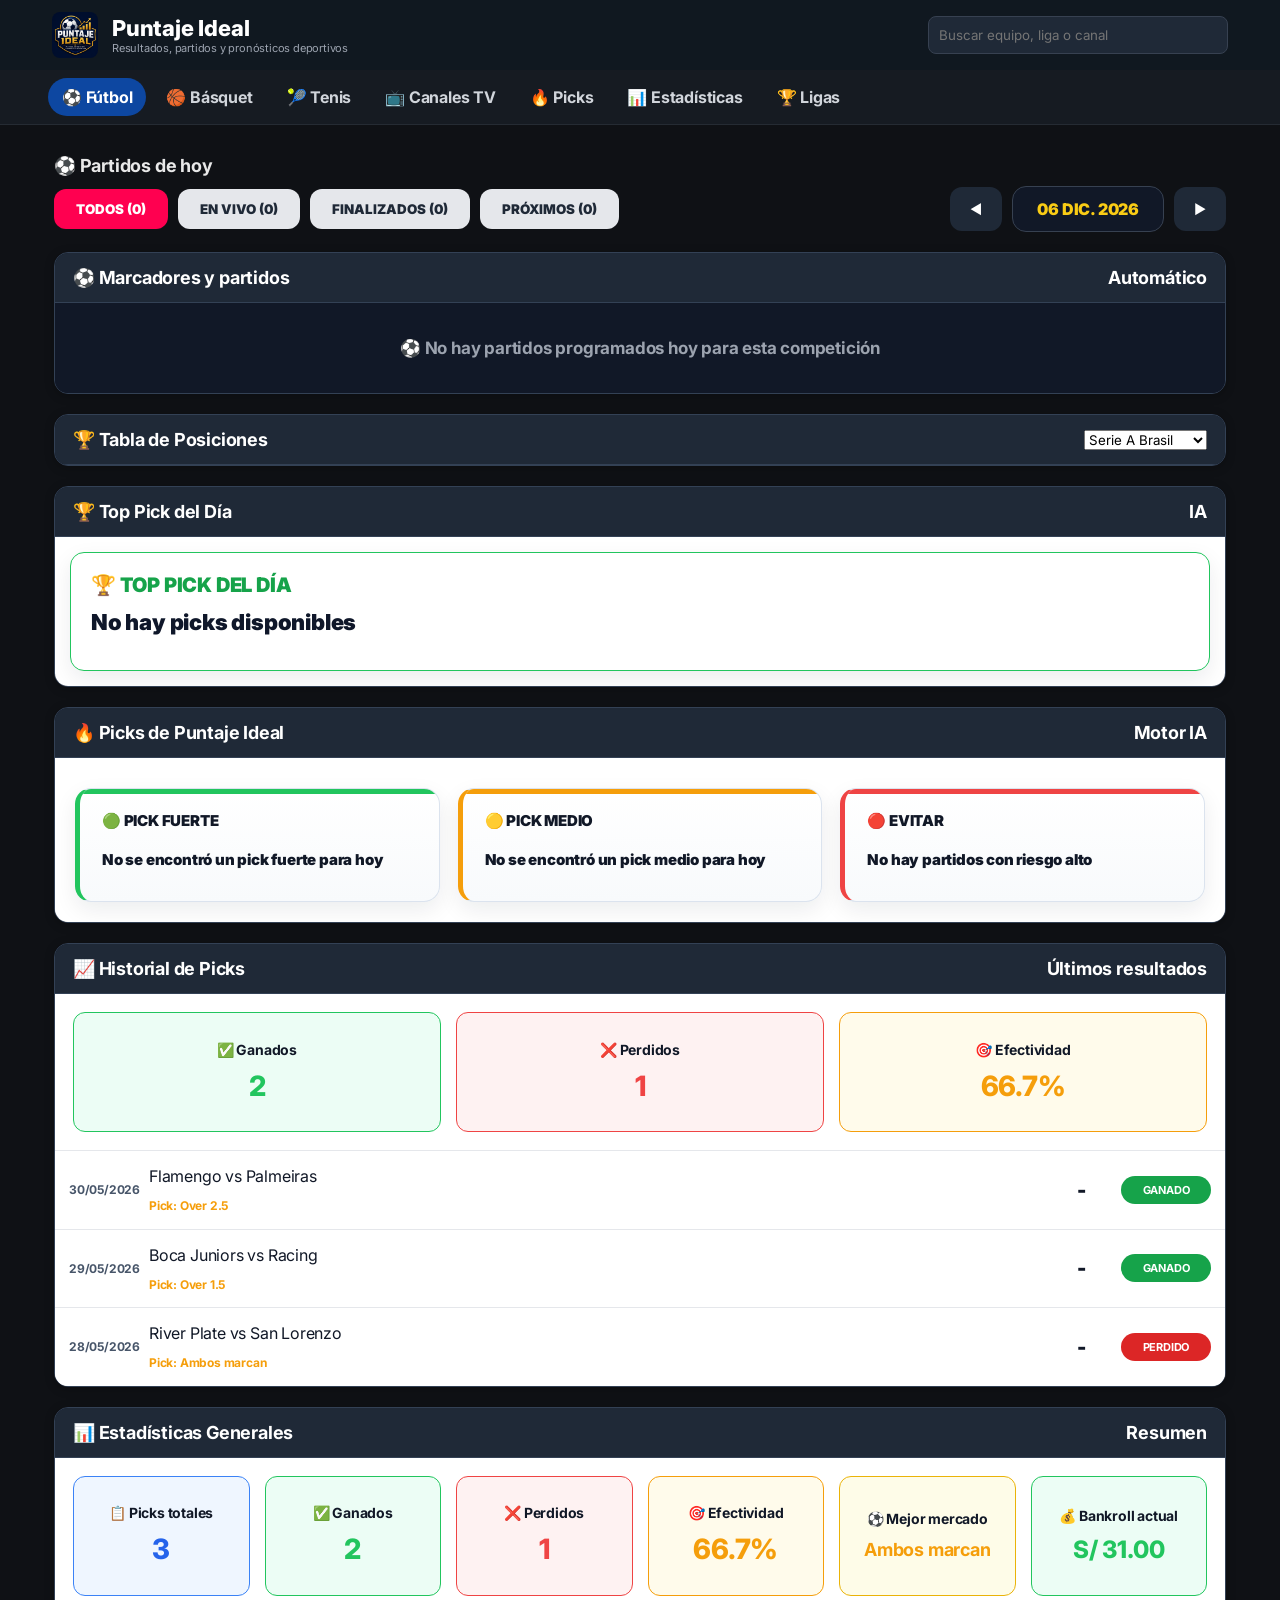
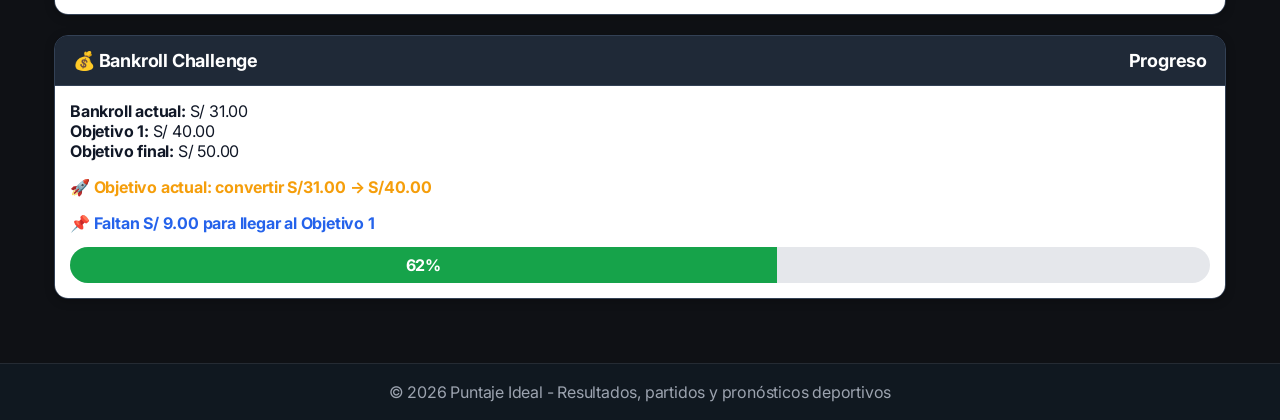
==== index.html @ 0825a445 "modi" ====
<!DOCTYPE html>
<html lang="es">
<head>
  <meta charset="UTF-8">
  <meta name="viewport" content="width=device-width, initial-scale=1.0">
  <title>Puntaje Ideal</title>

  <link rel="stylesheet" href="css/styles.css">
  <link rel="icon" type="image/png" href="logo.png">
  <link href="https://fonts.googleapis.com/css2?family=Inter:wght@400;500;600;700;800;900&display=swap" rel="stylesheet">
</head>

<body>

<header>
  <div class="topbar">
    <img src="logo.png" alt="Puntaje Ideal" class="logo-img">

    <div class="brand">
      <h1>Puntaje Ideal</h1>
      <p>Resultados, partidos y pronósticos deportivos</p>
    </div>

    <div class="search">
      <input type="text" id="buscador" placeholder="Buscar equipo, liga o canal">
    </div>
  </div>

  <nav>
    <ul>
      <li><a class="active" href="#">⚽ Fútbol</a></li>
      <li><a href="#">🏀 Básquet</a></li>
      <li><a href="#">🎾 Tenis</a></li>
      <li><a href="#">📺 Canales TV</a></li>
      <li><a href="#">🔥 Picks</a></li>
      <li><a href="#">📊 Estadísticas</a></li>
      <li><a href="#">🏆 Ligas</a></li>
    </ul>
  </nav>
</header>

<main class="container">

  <h2 class="section-title">⚽ Partidos de hoy</h2>

  <div class="barra-filtros">
    <div class="tabs-estado">
      <button class="tab-estado active" data-estado="TODOS">TODOS (0)</button>
      <button class="tab-estado" data-estado="LIVE">EN VIVO (0)</button>
      <button class="tab-estado" data-estado="FINAL">FINALIZADOS (0)</button>
      <button class="tab-estado" data-estado="PROXIMO">PRÓXIMOS (0)</button>
    </div>

    <div class="selector-fecha">
      <button id="diaAnterior">◀</button>
      <span id="fechaActual"></span>
      <button id="diaSiguiente">▶</button>
    </div>
  </div>

  <section class="section-card">
    <div class="league-head">
      <span>⚽ Marcadores y partidos</span>
      <span>Automático</span>
    </div>
    <div class="section-card-body">
      <div id="partidos-json"></div>
    </div>
  </section>

  <section class="section-card">
    <div class="league-head">
      <span>🏆 Tabla de Posiciones</span>
      <select id="selectorTabla">
        <option value="BSA">Serie A Brasil</option>
        <option value="PL">Premier League</option>
        <option value="PD">LaLiga</option>
        <option value="SA">Serie A Italia</option>
        <option value="BL1">Bundesliga</option>
      </select>
    </div>

    <div class="section-card-body">
      <div id="tabla-posiciones"></div>
    </div>
  </section>

<section class="section-card">
  <div class="league-head">
    <span>🏆 Top Pick del Día</span>
    <span>IA</span>
  </div>

  <div class="section-card-body">
    <div id="top-pick-dia"></div>
  </div>
</section>

  <section class="section-card">
    <div class="league-head">
      <span>🔥 Picks de Puntaje Ideal</span>
      <span>Motor IA</span>
    </div>

    <div class="section-card-body">
   <section class="picks">
 <div class="pick-card fuerte">
  <div class="pick-nivel">🟢 PICK FUERTE</div>
  <div class="pick-partido">No se encontró un pick fuerte para hoy</div>
</div>

  <div class="pick-card medio">
  <div class="pick-nivel">🟡 PICK MEDIO</div>
  <div class="pick-partido">No se encontró un pick medio para hoy</div>
</div>

<div class="pick-card evitar">
  <div class="pick-nivel">🔴 EVITAR</div>
  <div class="pick-partido">No hay partidos con riesgo alto</div>
</div>
</section>
    </div>
  </section>

  <section class="section-card">
    <div class="league-head">
      <span>📈 Historial de Picks</span>
      <span>Últimos resultados</span>
    </div>
    <div id="estadisticas-historial"></div>
    <div id="historial-picks"></div>
  </section>

  <section class="section-card">
    <div class="league-head">
      <span>📊 Estadísticas Generales</span>
      <span>Resumen</span>
    </div>
    <div id="estadisticas-generales"></div>
  </section>

  <section class="section-card">
    <div class="league-head">
      <span>💰 Bankroll Challenge</span>
      <span>Progreso</span>
    </div>
    <div id="bankroll-box"></div>
  </section>

</main>

<footer>
  © 2026 Puntaje Ideal - Resultados, partidos y pronósticos deportivos
</footer>
<script>
let partidosGlobal = [];
let estadoSeleccionado = "TODOS";
let fechaSeleccionada = new Date();
let marcadoresAnteriores = {};

const API_BASE = "https://puntaje-api.mgino4345.workers.dev";

function formatoFechaAPI(fecha){
  const year = fecha.getFullYear();
  const month = String(fecha.getMonth() + 1).padStart(2, "0");
  const day = String(fecha.getDate()).padStart(2, "0");
  return `${year}-${month}-${day}`;
}

function formatoFechaVista(fecha){
  return fecha.toLocaleDateString("es-PE", {
    day: "2-digit",
    month: "short",
    year: "numeric"
  }).toUpperCase();
}

function actualizarFechaVista(){
  const fechaActual = document.getElementById("fechaActual");
  if(fechaActual) fechaActual.textContent = formatoFechaVista(fechaSeleccionada);
}

function convertirFechaJSON(fechaTexto){
  if(!fechaTexto) return "";

  if(fechaTexto.includes("/")){
    const [dia, mes, anio] = fechaTexto.split("/");
    return `${anio}-${mes.padStart(2, "0")}-${dia.padStart(2, "0")}`;
  }

  return fechaTexto;
}

function calcularMinutoPartido(utcDate, estado){
  if(estado !== "LIVE" || !utcDate) return "";

  const inicio = new Date(utcDate);
  const ahora = new Date();
  let minutos = Math.floor((ahora - inicio) / 60000);

  if(minutos < 1) minutos = 1;
  if(minutos <= 45) return `1T ${minutos}'`;
  if(minutos <= 60) return "MT";
  if(minutos <= 105) return `2T ${minutos - 15}'`;

  return "90+'";
}

function generarPronosticoIA(p){
  let puntos = 0;
  let mercado = "Over 1.5";
  let etiqueta = "🟠 EVITAR";

  const liga = (p.liga || "").toLowerCase();

  if(
    liga.includes("brasileiro") ||
    liga.includes("premier") ||
    liga.includes("bundesliga") ||
    liga.includes("eredivisie") ||
    liga.includes("liga") ||
    liga.includes("amistoso")
  ){
    puntos += 2;
  }

  if(p.estado === "LIVE") puntos += 2;

  if(
    p.golesLocal !== null &&
    p.golesVisitante !== null &&
    p.golesLocal + p.golesVisitante >= 1
  ){
    puntos += 3;
  }

  if(p.estado === "LIVE" && p.golesLocal === 0 && p.golesVisitante === 0){
    puntos -= 1;
  }

  if(p.estado === "FINAL"){
    return {
      etiqueta: "⚫ FINALIZADO",
      mercado: "Sin pick",
      puntos: 0
    };
  }

  if(puntos >= 5){
    etiqueta = "🟢 PICK FUERTE";
  }else if(puntos >= 3){
    etiqueta = "🟡 PICK MEDIO";
  }else{
    etiqueta = "🟠 EVITAR";
    mercado = "Sin entrada clara";
  }

  return { etiqueta, mercado, puntos };
}

function normalizarPartido(p){
  const estadoAPI = p.status || p.estado || "";

  const estadoNormalizado =
    estadoAPI === "FINISHED" || estadoAPI === "TERMINADO" || estadoAPI === "FINAL"
      ? "FINAL"
      : estadoAPI === "IN_PLAY" || estadoAPI === "PAUSED" || estadoAPI === "LIVE"
      ? "LIVE"
      : "PROXIMO";

  const fechaISO = p.utcDate
    ? p.utcDate.split("T")[0]
    : p.fechaFiltro || convertirFechaJSON(p.fecha || "");

  const fecha = p.fecha || fechaISO;

  const hora = p.hora || (
    p.utcDate
      ? new Date(p.utcDate).toLocaleTimeString("es-PE", {
          hour: "2-digit",
          minute: "2-digit",
          hour12: false
        })
      : ""
  );

  const liga = p.competition?.name || p.liga || "Sin liga";
  const pais =
  p.competition?.country ||
  p.league?.country ||
  p.area?.name ||
  p.area?.code ||
  p.pais ||
  obtenerPaisPorLiga(liga);

  const logoLiga =
  p.competition?.logo ||
  p.logoLiga ||
  "";

  const local = p.homeTeam?.name || p.local || "Local";
  const visitante = p.awayTeam?.name || p.visitante || "Visitante";

  const escudoLocal = p.homeTeam?.crest || p.escudoLocal || "";
  const escudoVisitante = p.awayTeam?.crest || p.escudoVisitante || "";

  const golesLocal =
    p.score?.fullTime?.home ??
    p.golesLocal ??
    null;

  const golesVisitante =
    p.score?.fullTime?.away ??
    p.golesVisitante ??
    null;

  const pronosticoIA = generarPronosticoIA({
    liga,
    estado: estadoNormalizado,
    golesLocal,
    golesVisitante
  });

  const nivelPick = p.nivelPick || p.pickIA || pronosticoIA.etiqueta;
  const mercadoIA = p.mercadoIA || pronosticoIA.mercado;
  const confianza = p.confianza ?? pronosticoIA.puntos;

  return {
    fecha,
    fechaFiltro: fechaISO,
    hora,
    pais,
    liga,
    logoLiga,
    local,
    visitante,
    escudoLocal,
    escudoVisitante,
    golesLocal,
    golesVisitante,
    estado: estadoNormalizado,
    minuto: p.minuto || calcularMinutoPartido(p.utcDate, estadoNormalizado),
    ht: p.ht || "",
    corners: p.corners || "",
    rojaLocal: Number(p.rojaLocal || 0),
    rojaVisitante: Number(p.rojaVisitante || 0),
    canal: p.canal || "",
    pronostico: p.pronostico || `${nivelPick} · ${mercadoIA}`,
    nivelPick,
    mercadoIA,
    confianza,
    cuota: p.cuota || ""
  };
}

function obtenerPaisPorLiga(liga){
  const l = (liga || "").toLowerCase();

  if(l.includes("fifa") || l.includes("amistoso")) return "FIFA";
  if(l.includes("mls") || l.includes("usl")) return "ESTADOS UNIDOS";
  if(l.includes("peru") || l.includes("liga 1")) return "PERÚ";
  if(l.includes("argentina") || l.includes("primera nacional")) return "ARGENTINA";
  if(l.includes("brasil")) return "BRASIL";
  if(l.includes("premier")) return "INGLATERRA";
  if(l.includes("laliga")) return "ESPAÑA";
  if(l.includes("serie b")) return "BRASIL";
  if(l.includes("paranaense")) return "BRASIL";
  if(l.includes("reserve league")) return "ARGENTINA";
  if(l.includes("conmebol")) return "FIFA";
  if(l.includes("canadian")) return "CANADÁ";
  if(l.includes("league two")) return "ESTADOS UNIDOS";

  return "";
}

function formatearPais(pais){
  const p = (pais || "").toUpperCase();

  const mapa = {
    "FIFA": "🌎 FIFA:",
    "US": "🇺🇸 ESTADOS UNIDOS:",
    "USA": "🇺🇸 ESTADOS UNIDOS:",
    "ESTADOS UNIDOS": "🇺🇸 ESTADOS UNIDOS:",
    "PERU": "🇵🇪 PERÚ:",
    "PERÚ": "🇵🇪 PERÚ:",
    "ARGENTINA": "🇦🇷 ARGENTINA:",
    "BRASIL": "🇧🇷 BRASIL:",
    "BRAZIL": "🇧🇷 BRASIL:",
    "INGLATERRA": "🏴 INGLATERRA:",
    "ENGLAND": "🏴 INGLATERRA:",
    "ESPAÑA": "🇪🇸 ESPAÑA:",
    "SPAIN": "🇪🇸 ESPAÑA:"
  };

  return mapa[p] || (pais ? `🌍 ${pais}:` : "🌍 Internacional:");
}

function obtenerClasePick(p){
  const texto = (p.nivelPick || p.pickIA || p.pronostico || "").toUpperCase();

  if(texto.includes("EVITAR")) return "pick-evitar";
  if(texto.includes("MEDIO")) return "pick-medio";
  if(texto.includes("FUERTE")) return "pick-fuerte";

  return "pick-medio";
}

function verificarGoles(partidos){
  partidos.forEach(p => {
    const id = `${p.fecha}-${p.local}-${p.visitante}`;
    const marcadorActual = `${p.golesLocal}-${p.golesVisitante}`;

    if(
      p.golesLocal !== null &&
      p.golesVisitante !== null &&
      marcadoresAnteriores[id] &&
      marcadoresAnteriores[id] !== marcadorActual
    ){
      mostrarNotificacionGol(p);
    }

    marcadoresAnteriores[id] = marcadorActual;
  });
}

function mostrarNotificacionGol(p){
  const alerta = document.createElement("div");
  alerta.className = "gol-alerta";

  alerta.innerHTML = `
    ⚽ GOOOOOL<br>
    <strong>${p.local} ${p.golesLocal} - ${p.golesVisitante} ${p.visitante}</strong>
  `;

  document.body.appendChild(alerta);
  setTimeout(() => alerta.remove(), 6000);
}

function obtenerPaisDesdeLiga(liga, paisActual = ""){
  const texto = `${paisActual} ${liga}`.toLowerCase();

  if(texto.includes("asean") || texto.includes("conmebol") || texto.includes("fifa") || texto.includes("international") || texto.includes("friendlies")){
    return { bandera:"🌎", pais:"Internacional" };
  }

  if(texto.includes("canadian")){
    return { bandera:"🇨🇦", pais:"Canadá" };
  }

  if(texto.includes("usa") || texto.includes("united states") || texto.includes("mls") || texto.includes("usl")){
    return { bandera:"🇺🇸", pais:"Estados Unidos" };
  }

  if(texto.includes("england") || texto.includes("premier league")){
    return { bandera:"🏴", pais:"Inglaterra" };
  }

  if(texto.includes("peru") || texto.includes("perú") || texto.includes("liga 1")){
    return { bandera:"🇵🇪", pais:"Perú" };
  }

  if(texto.includes("argentina") || texto.includes("primera nacional") || texto.includes("reserve league")){
    return { bandera:"🇦🇷", pais:"Argentina" };
  }

  if(texto.includes("brasil") || texto.includes("brazil") || texto.includes("serie b") || texto.includes("paranaense")){
    return { bandera:"🇧🇷", pais:"Brasil" };
  }

  if(texto.includes("spain") || texto.includes("laliga")){
    return { bandera:"🇪🇸", pais:"España" };
  }

  if(texto.includes("italy") || texto.includes("serie a italia")){
    return { bandera:"🇮🇹", pais:"Italia" };
  }

  if(texto.includes("germany") || texto.includes("bundesliga")){
    return { bandera:"🇩🇪", pais:"Alemania" };
  }

  if(texto.includes("france") || texto.includes("ligue 1")){
    return { bandera:"🇫🇷", pais:"Francia" };
  }

  return { bandera:"🌍", pais: paisActual || "Liga" };
}

function mostrarPartidos(partidos){
  const contenedor = document.getElementById("partidos-json");
  if(!contenedor) return;

  contenedor.innerHTML = "";

  if(!Array.isArray(partidos) || partidos.length === 0){
    contenedor.innerHTML = `
      <div class="sin-partidos">
        ⚽ No hay partidos programados hoy para esta competición
      </div>
    `;
    return;
  }

  const grupos = {};

  partidos.forEach(p => {
    const liga = p.liga || "Sin liga";
    if(!grupos[liga]) grupos[liga] = [];
    grupos[liga].push(p);
  });

  let html = "";

  Object.keys(grupos).forEach(liga => {
   const primerPartido = grupos[liga][0] || {};
   const infoLiga = obtenerPaisDesdeLiga(liga, primerPartido.pais || "");

  html += `
<div class="scoreline-league">

  <div class="league-left">

    <img
      class="league-logo"
      src="${primerPartido.logoLiga || 'logo.png'}"
      alt="${liga}"
    >

    <div class="league-info">

      <div class="league-name">
        ${limpiarNombreLiga(liga)}
      </div>

      <div class="league-country">
        <img
          class="country-flag"
          src="${obtenerBanderaPais(infoLiga.pais)}"
          alt="${infoLiga.pais}"
        >
        <span>${infoLiga.pais}</span>
      </div>

    </div>

  </div>

</div>
`;

    grupos[liga].forEach(p => {
      const tiempo =
        p.estado === "FINAL" ? "Final" :
        p.estado === "LIVE" ? (p.minuto || "EN VIVO") :
        p.hora;

      const clasePick = obtenerClasePick(p);

      html += `
        <div class="scoreline-match">
          <div class="scoreline-star">☆</div>

          <div class="scoreline-time ${p.estado === "LIVE" ? "live-text" : ""}">
            ${tiempo}
          </div>

          <div class="equipo-local">
            <span>${p.local}</span>
            <img src="${p.escudoLocal || 'logo.png'}" alt="${p.local}">
          </div>

          <div class="scoreline-score">
            <strong>${p.golesLocal !== null ? p.golesLocal : "-"}</strong>
            <span>-</span>
            <strong>${p.golesVisitante !== null ? p.golesVisitante : "-"}</strong>
          </div>

          <div class="equipo-visitante">
            <img src="${p.escudoVisitante || 'logo.png'}" alt="${p.visitante}">
            <span>${p.visitante}</span>
          </div>

          <div class="scoreline-extra">
            ${p.ht ? `<span>HT ${p.ht}</span>` : ""}
            ${p.corners ? `<span>⚑ ${p.corners}</span>` : ""}
            <span class="pick-ia ${clasePick}">
              ${p.nivelPick || p.pronostico || ""}
            </span>
          </div>
        </div>
      `;
    });
  });

  contenedor.innerHTML = html;
}

function obtenerBanderaPais(pais){

  const banderas = {
    "INGLATERRA":"https://flagcdn.com/w20/gb.png",
    "ESTADOS UNIDOS":"https://flagcdn.com/w20/us.png",
    "CANADÁ":"https://flagcdn.com/w20/ca.png",
    "BRASIL":"https://flagcdn.com/w20/br.png",
    "ARGENTINA":"https://flagcdn.com/w20/ar.png",
    "PERÚ":"https://flagcdn.com/w20/pe.png",
    "ESPAÑA":"https://flagcdn.com/w20/es.png",
    "FIFA":"https://flagcdn.com/w20/un.png"
  };

  return banderas[pais] || "https://flagcdn.com/w20/un.png";
}

function aplicarFiltros(){
  const buscador = document.getElementById("buscador");
  const texto = buscador ? buscador.value.toLowerCase() : "";
  const fechaAPI = formatoFechaAPI(fechaSeleccionada);

  const filtrados = partidosGlobal.filter(p => {
    const coincideTexto =
      (p.local || "").toLowerCase().includes(texto) ||
      (p.visitante || "").toLowerCase().includes(texto) ||
      (p.liga || "").toLowerCase().includes(texto) ||
      (p.pronostico || "").toLowerCase().includes(texto) ||
      (p.nivelPick || "").toLowerCase().includes(texto);

    const coincideEstado =
      estadoSeleccionado === "TODOS" || p.estado === estadoSeleccionado;

    const coincideFecha =
      !p.fechaFiltro || p.fechaFiltro === fechaAPI;

    return coincideTexto && coincideEstado && coincideFecha;
  });

  mostrarPartidos(filtrados);
}

function actualizarContadoresEstado(){
  const fechaAPI = formatoFechaAPI(fechaSeleccionada);
  const listaFecha = partidosGlobal.filter(p => !p.fechaFiltro || p.fechaFiltro === fechaAPI);

  const total = listaFecha.length;
  const live = listaFecha.filter(p => p.estado === "LIVE").length;
  const finalizados = listaFecha.filter(p => p.estado === "FINAL").length;
  const proximos = listaFecha.filter(p => p.estado === "PROXIMO").length;

  document.querySelectorAll(".tab-estado").forEach(tab => {
    const estado = tab.dataset.estado;
    let cantidad = 0;

    if(estado === "TODOS") cantidad = total;
    if(estado === "LIVE") cantidad = live;
    if(estado === "FINAL") cantidad = finalizados;
    if(estado === "PROXIMO") cantidad = proximos;

    if(!tab.dataset.nombre){
      tab.dataset.nombre = tab.textContent.replace(/\s\(\d+\)$/, "");
    }

    tab.textContent = `${tab.dataset.nombre} (${cantidad})`;
  });
}

async function obtenerPartidosAPI(fechaAPI){
  try{
    const response = await fetch(`${API_BASE}/partidos?fecha=${fechaAPI}`);
    const data = await response.json();

    if(data?.errors?.requests){
      console.warn("Límite diario de API-Football alcanzado:", data.errors.requests);
      return [];
    }

    if(Array.isArray(data.matches)) return data.matches;
    if(Array.isArray(data.partidos)) return data.partidos;

    return [];
  }catch(error){
    console.error("Error cargando API:", error);
    return [];
  }
}

async function obtenerPartidosJSON(){
  try{
    const response = await fetch(`partidos.json?v=${Date.now()}`);
    if(!response.ok) return [];

    const data = await response.json();

    if(Array.isArray(data)) return data;
    if(Array.isArray(data.partidos)) return data.partidos;
    if(Array.isArray(data.matches)) return data.matches;

    return [];
  }catch(error){
    console.warn("No se pudo cargar partidos.json:", error);
    return [];
  }
}

async function cargarPartidosAPI(){
  const fechaAPI = formatoFechaAPI(fechaSeleccionada);

  const partidosAPI = await obtenerPartidosAPI(fechaAPI);
  const partidosManuales = await obtenerPartidosJSON();

  const combinados = [...partidosAPI, ...partidosManuales];
  const mapa = new Map();

  combinados.forEach(p => {
    const partidoNormalizado = normalizarPartido(p);
    const key = `${partidoNormalizado.fechaFiltro}-${partidoNormalizado.local}-${partidoNormalizado.visitante}`;
    mapa.set(key, partidoNormalizado);
  });

  partidosGlobal = Array.from(mapa.values());

  verificarGoles(partidosGlobal);
  actualizarContadoresEstado();
  aplicarFiltros();
  actualizarPicksIA();
  pintarTopPick(partidosGlobal);
}

async function cargarTablaPosiciones(competencia = "BSA"){
  try{
    const response = await fetch(`${API_BASE}/tabla?competencia=${competencia}`);
    const data = await response.json();
    const tabla = data.standings?.[0]?.table || [];

    const contenedor = document.getElementById("tabla-posiciones");
    if(!contenedor) return;

    contenedor.innerHTML = `
      <div class="tabla-flash">
        <div class="tabla-header">
          <div>#</div>
          <div>Equipo</div>
          <div>PJ</div>
          <div>G</div>
          <div>E</div>
          <div>P</div>
          <div>DG</div>
          <div>PTS</div>
        </div>

        ${tabla.map(equipo => `
          <div class="tabla-row">
            <div class="tabla-pos">${equipo.position}</div>

            <div class="tabla-equipo">
              <img src="${equipo.team.crest}" alt="${equipo.team.name}">
              <strong>${equipo.team.name}</strong>
            </div>

            <div>${equipo.playedGames}</div>
            <div>${equipo.won}</div>
            <div>${equipo.draw}</div>
            <div>${equipo.lost}</div>
            <div>${equipo.goalDifference}</div>
            <div class="tabla-puntos">${equipo.points}</div>
          </div>
        `).join("")}
      </div>
    `;
  }catch(error){
    console.error("Error cargando tabla:", error);
  }
}

function cargarHistorial(){
  fetch("historial.json")
    .then(response => response.json())
    .then(historial => {
      const estadisticas = document.getElementById("estadisticas-historial");
      const contenedor = document.getElementById("historial-picks");

      if(!estadisticas || !contenedor) return;

      const ganados = historial.filter(item => item.resultado === "GANADO").length;
      const perdidos = historial.filter(item => item.resultado === "PERDIDO").length;
      const total = historial.length;
      const efectividad = total > 0 ? ((ganados / total) * 100).toFixed(1) : 0;

      estadisticas.innerHTML = `
        <div class="stats-grid">
          <div class="stat-card ganados">
            <strong>✅ Ganados</strong>
            <span class="stat-value verde">${ganados}</span>
          </div>

          <div class="stat-card perdidos">
            <strong>❌ Perdidos</strong>
            <span class="stat-value rojo">${perdidos}</span>
          </div>

          <div class="stat-card efectividad">
            <strong>🎯 Efectividad</strong>
            <span class="stat-value amarillo">${efectividad}%</span>
          </div>
        </div>
      `;

      contenedor.innerHTML = "";

      historial.forEach(item => {
        const color = item.resultado === "GANADO" ? "#16a34a" : "#dc2626";

        contenedor.innerHTML += `
          <div class="match">
            <div class="time">${item.fecha}</div>
            <div class="teams">
              <div class="team"><span>${item.partido}</span></div>
              <div class="prediction">Pick: ${item.pick}</div>
            </div>
            <div class="score">-</div>
            <div class="status" style="background:${color};color:white;">
              ${item.resultado}
            </div>
          </div>
        `;
      });
    })
    .catch(error => console.warn("No se pudo cargar historial:", error));
}

function cargarBankroll(){
  fetch("bankroll.json")
    .then(response => response.json())
    .then(bankroll => {
      const box = document.getElementById("bankroll-box");
      if(!box) return;

      const actual = Number(bankroll.actual || 0);
      const objetivo1 = Number(bankroll.objetivo1 || 40);
      const objetivo2 = Number(bankroll.objetivo2 || 50);
      const progreso = Math.min((actual / objetivo2) * 100, 100).toFixed(0);

      let metaActual;
      let mensajeNivel;

      if(actual < objetivo1){
        metaActual = objetivo1;
        const faltante = objetivo1 - actual;
        mensajeNivel = `📌 Faltan S/ ${faltante.toFixed(2)} para llegar al Objetivo 1`;
      }else if(actual < objetivo2){
        metaActual = objetivo2;
        const faltante = objetivo2 - actual;
        mensajeNivel = `✅ Objetivo 1 completado<br>🚀 Nuevo objetivo: S/ ${objetivo2.toFixed(2)}<br>📌 Faltan S/ ${faltante.toFixed(2)} para la meta final`;
      }else{
        metaActual = objetivo2;
        mensajeNivel = "🎉 Objetivo final completado";
      }

      box.innerHTML = `
        <div style="padding:15px">
          <p><strong>Bankroll actual:</strong> S/ ${actual.toFixed(2)}</p>
          <p><strong>Objetivo 1:</strong> S/ ${objetivo1.toFixed(2)}</p>
          <p><strong>Objetivo final:</strong> S/ ${objetivo2.toFixed(2)}</p>

          <div style="margin:16px 0;color:#f59e0b;font-weight:bold">
            🚀 Objetivo actual: convertir S/${actual.toFixed(2)} → S/${metaActual.toFixed(2)}
          </div>

          <div style="margin-bottom:14px;color:#2563eb;font-weight:bold">
            ${mensajeNivel}
          </div>

          <div style="background:#e5e7eb;border-radius:20px;overflow:hidden;margin-top:12px">
            <div style="width:${progreso}%;background:#16a34a;padding:8px;text-align:center;font-weight:bold;color:white">
              ${progreso}%
            </div>
          </div>
        </div>
      `;
    })
    .catch(error => console.warn("No se pudo cargar bankroll:", error));
}

function cargarEstadisticasGenerales(){
  Promise.all([
    fetch("historial.json").then(response => response.json()),
    fetch("bankroll.json").then(response => response.json())
  ])
  .then(([historial, bankroll]) => {
    const box = document.getElementById("estadisticas-generales");
    if(!box) return;

    const total = historial.length;
    const ganados = historial.filter(item => item.resultado === "GANADO").length;
    const perdidos = historial.filter(item => item.resultado === "PERDIDO").length;
    const efectividad = total > 0 ? ((ganados / total) * 100).toFixed(1) : 0;

    const mercados = {};
    historial.forEach(item => {
      mercados[item.pick] = (mercados[item.pick] || 0) + 1;
    });

    const mejorMercado = Object.keys(mercados).length > 0
      ? Object.keys(mercados).reduce((a, b) => mercados[a] > mercados[b] ? a : b)
      : "Sin datos";

    box.innerHTML = `
      <div class="stats-grid">
        <div class="stat-card total">
          <strong>📋 Picks totales</strong>
          <span class="stat-value azul">${total}</span>
        </div>

        <div class="stat-card ganados">
          <strong>✅ Ganados</strong>
          <span class="stat-value verde">${ganados}</span>
        </div>

        <div class="stat-card perdidos">
          <strong>❌ Perdidos</strong>
          <span class="stat-value rojo">${perdidos}</span>
        </div>

        <div class="stat-card efectividad">
          <strong>🎯 Efectividad</strong>
          <span class="stat-value amarillo">${efectividad}%</span>
        </div>

        <div class="stat-card mercado">
          <strong>⚽ Mejor mercado</strong>
          <span class="stat-value amarillo texto-mediano">${mejorMercado}</span>
        </div>

        <div class="stat-card bankroll">
          <strong>💰 Bankroll actual</strong>
          <span class="stat-value verde">S/ ${Number(bankroll.actual || 0).toFixed(2)}</span>
        </div>
      </div>
    `;
  })
  .catch(error => console.warn("No se pudo cargar estadísticas generales:", error));
}

function pintarPick(id, p, textoVacio){
  const box = document.getElementById(id);
  if(!box) return;

  let clase = "medio";
  let titulo = "🟡 PICK MEDIO";

  if(id.includes("fuerte")){
    clase = "fuerte";
    titulo = "🟢 PICK FUERTE";
  }

  if(id.includes("evitar")){
    clase = "evitar";
    titulo = "🔴 EVITAR";
  }

  if(!p){
    box.innerHTML = `
      <div class="pick-card ${clase}">
        <div class="pick-nivel">${titulo}</div>
        <div class="pick-partido">${textoVacio}</div>
      </div>
    `;
    return;
  }

  if((p.nivelPick || p.pickIA || "").includes("FUERTE")) clase = "fuerte";
  if((p.nivelPick || p.pickIA || "").includes("EVITAR")) clase = "evitar";
  if((p.nivelPick || p.pickIA || "").includes("MEDIO")) clase = "medio";

  box.innerHTML = `
    <div class="pick-card ${clase}">
      <div class="pick-nivel">${p.nivelPick || p.pickIA || "PICK"}</div>

      <div class="pick-partido">
        ⚽ ${p.local} vs ${p.visitante}
      </div>

      <div class="pick-info">
        🏆 ${p.liga || "-"}<br>
        🎯 Mercado: ${p.mercadoIA || p.pronostico || "-"}<br>
        💵 Cuota: ${p.cuota || "No aplica"}
      </div>

      <div class="pick-confianza">
        📊 Confianza: <strong>${p.confianza || 0}%</strong>
      </div>

      <div class="confianza-bar">
        <div class="confianza-fill ${clase}" style="width:${p.confianza || 0}%"></div>
      </div>
    </div>
  `;
}

function actualizarPicksIA(){
  const fechaAPI = formatoFechaAPI(fechaSeleccionada);

  const partidosDelDia = partidosGlobal.filter(p =>
    !p.fechaFiltro || p.fechaFiltro === fechaAPI
  );

  const fuerte = partidosDelDia.find(p =>
    (p.nivelPick || p.pickIA || "").includes("FUERTE")
  );

  const medio = partidosDelDia.find(p =>
    (p.nivelPick || p.pickIA || "").includes("MEDIO")
  );

  const evitar = partidosDelDia.find(p =>
    (p.nivelPick || p.pickIA || "").includes("EVITAR")
  );

  pintarPick("pick-fuerte", fuerte, "No se encontró un pick fuerte para hoy");
  pintarPick("pick-medio", medio, "No se encontró un pick medio para hoy");
  pintarPick("pick-evitar", evitar, "No hay partidos con riesgo alto");
}

function pintarTopPick(partidos){
  const box = document.getElementById("top-pick-dia");
  if(!box) return;

  const fechaAPI = formatoFechaAPI(fechaSeleccionada);

  const picks = partidos.filter(p =>
    (!p.fechaFiltro || p.fechaFiltro === fechaAPI) &&
    Number(p.confianza || 0) > 0
  );

  if(picks.length === 0){
    box.innerHTML = `
      <div class="top-pick-card">
        <div class="top-pick-header">🏆 TOP PICK DEL DÍA</div>
        <div class="top-pick-match">No hay picks disponibles</div>
      </div>
    `;
    return;
  }

  const top = picks.sort((a,b)=>
    Number(b.confianza || 0) - Number(a.confianza || 0)
  )[0];

  let color = "#22c55e";

  if((top.nivelPick || "").includes("MEDIO")) color = "#f59e0b";
  if((top.nivelPick || "").includes("EVITAR")) color = "#ef4444";

  box.innerHTML = `
    <div class="top-pick-card" style="border:2px solid ${color}">
      <div class="top-pick-header" style="color:${color}">
        🏆 TOP PICK DEL DÍA
      </div>

      <div class="top-pick-match">
        ⚽ ${top.local} vs ${top.visitante}
      </div>

      <div class="top-pick-data">
        <p><strong>${top.nivelPick}</strong></p>
        <p>🏆 ${top.liga}</p>
        <p>🎯 ${top.mercadoIA}</p>
        <p>📊 Confianza: ${top.confianza}%</p>
        <p>💵 Cuota: ${top.cuota || "No aplica"}</p>
      </div>

      <div class="confianza-bar">
        <div class="confianza-fill" style="width:${top.confianza}%;background:${color};"></div>
      </div>
    </div>
  `;
}

function iniciarEventos(){
  const buscador = document.getElementById("buscador");
  if(buscador) buscador.addEventListener("input", aplicarFiltros);

  document.querySelectorAll(".tab-estado").forEach(tab => {
    tab.addEventListener("click", function(){
      document.querySelectorAll(".tab-estado")
        .forEach(t => t.classList.remove("active"));

      this.classList.add("active");
      estadoSeleccionado = this.dataset.estado;

      actualizarContadoresEstado();
      aplicarFiltros();
      actualizarPicksIA();
      pintarTopPick(partidosGlobal);
    });
  });

  const selectorTabla = document.getElementById("selectorTabla");
  if(selectorTabla){
    selectorTabla.addEventListener("change", function(){
      cargarTablaPosiciones(this.value);
    });
  }

  const diaAnterior = document.getElementById("diaAnterior");
  const diaSiguiente = document.getElementById("diaSiguiente");

  if(diaAnterior){
    diaAnterior.addEventListener("click", () => {
      fechaSeleccionada.setDate(fechaSeleccionada.getDate() - 1);
      actualizarFechaVista();
      cargarPartidosAPI();
    });
  }

  if(diaSiguiente){
    diaSiguiente.addEventListener("click", () => {
      fechaSeleccionada.setDate(fechaSeleccionada.getDate() + 1);
      actualizarFechaVista();
      cargarPartidosAPI();
    });
  }
}

document.addEventListener("DOMContentLoaded", () => {
  actualizarFechaVista();
  iniciarEventos();

  cargarPartidosAPI();
  cargarTablaPosiciones();
  cargarHistorial();
  cargarBankroll();
  cargarEstadisticasGenerales();

  setInterval(cargarPartidosAPI, 60000);
});
</script>


</body>
</html>
---- css/styles.css ----
*{
  margin:0;
  padding:0;
  box-sizing:border-box;
  font-family:'Inter',Arial,sans-serif;
}

body{
  background:#0f1115;
  color:#e8e8e8;
  letter-spacing:-0.2px;
}

/* HEADER */
header{
  background:#101820;
  border-bottom:1px solid #252b33;
}

.topbar{
  max-width:1200px;
  margin:auto;
  padding:12px;
  display:flex;
  align-items:center;
  gap:14px;
}

.logo-img{
  width:46px;
  border-radius:8px;
}

.brand h1{
  font-size:22px;
  color:#fff;
  font-weight:800;
}

.brand p{
  font-size:11px;
  color:#9ca3af;
}

.search{
  margin-left:auto;
}

.search input{
  width:300px;
  background:#1f2937;
  border:1px solid #374151;
  color:white;
  border-radius:8px;
  padding:10px;
}

/* MENU */
nav{
  background:#161b22;
}

nav ul{
  max-width:1200px;
  margin:auto;
  display:flex;
  gap:6px;
  list-style:none;
  padding:8px;
}

nav a{
  display:block;
  text-decoration:none;
  color:#d1d5db;
  font-weight:bold;
  padding:9px 14px;
  border-radius:20px;
}

nav a:hover,
nav a.active{
  background:#0d47a1;
  color:white;
}

/* CONTENEDOR */
.container{
  max-width:1200px;
  margin:auto;
  padding:14px;
}

.section-title{
  font-size:18px;
  margin:16px 0 10px;
}

/* FILTROS */
.barra-filtros{
  display:flex;
  justify-content:space-between;
  align-items:center;
  margin-bottom:20px;
  flex-wrap:wrap;
  gap:15px;
}

.tabs-estado{
  display:flex;
  gap:10px;
  flex-wrap:wrap;
}

.tab-estado{
  border:none;
  padding:12px 22px;
  border-radius:12px;
  background:#e5e7eb;
  color:#1f2937;
  font-weight:900;
  cursor:pointer;
}

.tab-estado.active{
  background:#ff0050;
  color:white;
}

/* SELECTOR FECHA */
.selector-fecha{
  display:flex;
  align-items:center;
  gap:10px;
}

.selector-fecha button{
  width:52px;
  height:44px;
  border:none;
  border-radius:12px;
  background:#1f2937;
  color:white;
  cursor:pointer;
}

.selector-fecha span{
  background:#111827;
  border:1px solid #374151;
  color:#facc15;
  padding:12px 24px;
  border-radius:14px;
  font-weight:900;
}

/* TARJETAS GENERALES */
.section-card,
.league-card{
  background:#111827;
  border:1px solid #334155;
  border-radius:14px;
  overflow:hidden;
  margin-bottom:20px;
  box-shadow:0 2px 10px rgba(0,0,0,.25);
}

.section-card:hover,
.league-card:hover{
  border-color:#475569;
}

.league-head{
  background:#1f2937;
  color:#fff;
  padding:14px 18px;
  font-size:18px;
  font-weight:700;
  display:flex;
  justify-content:space-between;
  align-items:center;
  border-bottom:1px solid #334155;
}

.section-card-body{
  background:#ffffff;
  padding:0;
}

/* PARTIDOS */
#partidos-json{
  background:#fff;
}

.scoreline-league{
  background:linear-gradient(90deg,#002b36,#012b38);
  color:#ffffff;
  font-weight:800;
  padding:12px 14px;
  display:flex;
  justify-content:space-between;
  align-items:center;
  border-top:1px solid #0f4c5c;
  border-bottom:1px solid #0f4c5c;
  font-size:15px;
}

.scoreline-league .league-left{
  display:flex;
  align-items:center;
  gap:8px;
}

.scoreline-league .league-country{
  color:#cbd5e1;
  font-weight:700;
}

.scoreline-league .league-name{
  color:#ffffff;
  font-weight:900;
}

.scoreline-league .league-pin{
  color:#94a3b8;
}

.scoreline-star{
  color:#94a3b8;
  font-size:20px;
  text-align:center;
}

.scoreline-time{
  color:#475569;
  font-weight:700;
  text-align:center;
}

.scoreline-time.live-text{
  color:#ff0050;
}

.scoreline-teams{
  display:flex;
  flex-direction:column;
  gap:6px;
}

.scoreline-team-line{
  display:grid;
  grid-template-columns:22px 1fr 30px;
  align-items:center;
  gap:8px;
  font-weight:600;
}

.scoreline-team-line img{
  width:20px !important;
  height:20px !important;
  object-fit:contain;
}

.team-goal{
  text-align:center;
  font-weight:800;
  color:#111827;
}

.scoreline-extra{
  color:#9ca3af;
  font-size:12px;
  display:flex;
  justify-content:flex-end;
  align-items:center;
  gap:8px;
}

.red-card{
  background:#dc2626;
  color:white;
  font-size:10px;
  padding:2px 5px;
  border-radius:4px;
  font-weight:900;
}

/* BADGE PICK EN PARTIDOS */
.pick-ia{
  padding:4px 8px;
  border-radius:8px;
  font-size:11px;
  font-weight:900;
  white-space:nowrap;
}

.pick-fuerte{
  background:#16a34a;
  color:white;
}

.pick-medio{
  background:#ca8a04;
  color:white;
}

.pick-evitar{
  background:#dc2626;
  color:white;
}

/* SIN PARTIDOS */
.sin-partidos{
  padding:35px;
  text-align:center;
  color:#9ca3af;
  font-size:17px;
  font-weight:bold;
  background:#111827;
}

/* TABLA */
.tabla-flash{
  width:100%;
  background:white;
  color:#111827;
  overflow:hidden;
}

.tabla-header,
.tabla-row{
  display:grid;
  grid-template-columns:50px 1fr 50px 50px 50px 50px 60px 60px;
  align-items:center;
}

.tabla-header{
  background:#ececec;
  font-size:12px;
  font-weight:700;
  padding:12px;
}

.tabla-row{
  padding:12px;
  border-bottom:1px solid #e5e7eb;
  background:white;
}

.tabla-row:hover{
  background:#f8fafc;
}

.tabla-pos{
  width:28px;
  height:28px;
  border-radius:6px;
  background:#0d47a1;
  color:white;
  display:flex;
  align-items:center;
  justify-content:center;
  font-weight:700;
}

.tabla-equipo{
  display:flex;
  align-items:center;
  gap:10px;
}

.tabla-equipo img{
  width:22px !important;
  height:22px !important;
  object-fit:contain;
}

.tabla-puntos{
  font-weight:900;
}

/* PICKS DE PUNTAJE IDEAL */
.picks{
  padding:20px;
  display:grid;
  grid-template-columns:repeat(auto-fit,minmax(280px,1fr));
  gap:18px;
  background:#ffffff;
}

/* TARJETA INTERNA PREMIUM */

.pick-card{
  background:#ffffff;
  border-radius:16px;
  padding:18px;
  margin-top:10px;
  box-shadow:0 4px 12px rgba(0,0,0,.08);
  transition:.3s;
}

.pick-card:hover{
  transform:translateY(-2px);
}

/* PICK FUERTE */
.pick-card.fuerte{
  border:2px solid #22c55e;
  border-top:5px solid #22c55e;
}

/* PICK MEDIO */
.pick-card.medio{
  border:2px solid #f59e0b;
  border-top:5px solid #f59e0b;
}

/* EVITAR */
.pick-card.evitar{
  border:2px solid #ef4444;
  border-top:5px solid #ef4444;
}

.pick-card .pick-nivel{
  font-weight:900;
  margin-bottom:10px;
}

.pick-card.fuerte .pick-nivel{
  color:#16a34a;
}

.pick-card.medio .pick-nivel{
  color:#ca8a04;
}

.pick-card.evitar .pick-nivel{
  color:#dc2626;
}

.pick-partido{
  font-size:18px;
  font-weight:800;
  color:#0f172a;
  margin:10px 0;
}

.pick-info{
  color:#334155;
  line-height:1.8;
}

.pick-confianza{
  margin-top:12px;
  font-weight:800;
}

.pick-card::before{
  content:"";
  position:absolute;
  left:0;
  top:0;
  width:100%;
  height:5px;
  background:#dbe3ee;
}

.pick-card.fuerte::before{
  background:#22c55e;
}

.pick-card.medio::before{
  background:#f59e0b;
}

.pick-card.evitar::before{
  background:#ef4444;
}

.pick-card.fuerte{
  border-left:5px solid #22c55e;
}

.pick-card.medio{
  border-left:5px solid #f59e0b;
}

.pick-card.evitar{
  border-left:5px solid #ef4444;
}

.pick-card.activo{
  transform:translateY(-2px);
  box-shadow:0 4px 16px rgba(15,23,42,.12);
}

.pick-card h3{
  color:#0f172a;
  font-size:20px;
  font-weight:900;
  margin-bottom:10px;
  display:flex;
  align-items:center;
  gap:6px;
}

.pick-card p{
  color:#475569;
  font-size:15px;
  line-height:1.5;
  margin-bottom:18px;
}

.pick-card strong,
.pick-card span,
.pick-card small,
.pick-card div{
  opacity:1;
}

.pick-nivel{
  color:#111827;
  font-size:15px;
  font-weight:900;
  margin-bottom:8px;
}

.pick-card.fuerte .pick-nivel{
  color:#16a34a;
}

.pick-card.medio .pick-nivel{
  color:#ca8a04;
}

.pick-card.evitar .pick-nivel{
  color:#dc2626;
}

.pick-partido{
  font-size:15px;
  font-weight:900;
  color:#0f172a;
  margin:10px 0;
}

.pick-info{
  color:#334155;
  font-size:13px;
  line-height:1.7;
  font-weight:600;
}

.pick-confianza{
  margin-top:10px;
  color:#334155;
  font-size:14px;
  font-weight:800;
}

.pick-confianza strong{
  color:#2563eb;
}

/* BARRA CONFIANZA */
.confianza-bar{
  width:100%;
  height:10px;
  background:#e5e7eb;
  border-radius:999px;
  overflow:hidden;
  margin-top:8px;
}

.confianza-fill{
  height:100%;
  border-radius:999px;
}

.confianza-fill.fuerte{
  background:#22c55e;
}

.confianza-fill.medio{
  background:#f59e0b;
}

.confianza-fill.evitar{
  background:#ef4444;
}

/* BADGES */
.badge{
  display:inline-block;
  padding:7px 14px;
  border-radius:999px;
  font-size:12px;
  font-weight:900;
  background:#0d47a1;
  color:white;
}

.badge.gold{
  background:#f59e0b;
}

.badge.red{
  background:#ef4444;
}

/* ESTADÍSTICAS */
.stats-grid{
  display:grid;
  grid-template-columns:repeat(auto-fit,minmax(170px,1fr));
  gap:15px;
  padding:18px;
  background:#ffffff;
}

.stat-card{
  background:#ffffff;
  border:1px solid #d1d5db;
  border-radius:12px;
  padding:14px;
  min-height:120px;
  display:flex;
  flex-direction:column;
  justify-content:center;
  align-items:center;
  text-align:center;
}

.stat-card strong{
  color:#111827;
  font-size:14px;
  font-weight:700;
  margin-bottom:12px;
}

.stat-value{
  font-size:28px;
  font-weight:800;
  line-height:1.2;
}

.texto-mediano{
  font-size:18px;
  font-weight:700;
}

.total{
  background:#eff6ff;
  border-color:#3b82f6;
}

.ganados{
  background:#ecfdf5;
  border-color:#22c55e;
}

.perdidos{
  background:#fef2f2;
  border-color:#ef4444;
}

.efectividad{
  background:#fffbeb;
  border-color:#f59e0b;
}

.mercado{
  background:#fefce8;
  border-color:#eab308;
}

.bankroll{
  background:#ecfdf5;
  border-color:#22c55e;
}

.azul{
  color:#2563eb;
}

.verde{
  color:#22c55e;
}

.rojo{
  color:#ef4444;
}

.amarillo{
  color:#f59e0b;
}

.mercado .stat-value{
  font-size:18px;
}

.bankroll .stat-value{
  font-size:24px;
}

/* HISTORIAL */
#estadisticas-historial,
#historial-picks,
#estadisticas-generales,
#bankroll-box{
  background:#ffffff;
  color:#111827;
}

.match{
  display:grid;
  grid-template-columns:70px 1fr 60px 90px;
  align-items:center;
  gap:10px;
  padding:12px 14px;
  border-top:1px solid #e5e7eb;
  background:#ffffff;
  color:#111827;
}

.match:hover{
  background:#f8fafc;
}

.time{
  font-size:12px;
  color:#475569;
  font-weight:700;
}

.teams{
  line-height:1.7;
  color:#111827;
}

.team{
  display:flex;
  justify-content:space-between;
  gap:10px;
}

.team span{
  color:#111827;
}

.score{
  font-size:20px;
  font-weight:900;
  text-align:center;
  color:#111827;
}

.status{
  text-align:center;
  font-size:11px;
  font-weight:bold;
  padding:7px 14px;
  border-radius:999px;
  color:white;
}

.live{
  background:#dc2626;
  color:white;
}

.next{
  background:#374151;
  color:#d1d5db;
}

.end{
  background:#16a34a;
  color:white;
}

.prediction{
  margin-top:6px;
  font-size:12px;
  color:#f59e0b;
  font-weight:bold;
}

/* ALERTA GOL */
.gol-alerta{
  position:fixed;
  top:20px;
  right:20px;
  background:#ff0050;
  color:white;
  padding:18px 22px;
  border-radius:14px;
  font-weight:900;
  z-index:9999;
  box-shadow:0 10px 30px rgba(0,0,0,.35);
}

/* FOOTER */
footer{
  margin-top:30px;
  background:#101820;
  border-top:1px solid #252b33;
  text-align:center;
  color:#9ca3af;
  padding:18px;
}

/* RESPONSIVE */
@media(max-width:768px){
  .topbar{
    flex-wrap:wrap;
  }

  .search{
    width:100%;
    margin-left:0;
  }

  .search input{
    width:100%;
  }

  .barra-filtros{
    align-items:flex-start;
  }

  .selector-fecha{
    width:100%;
    justify-content:center;
  }

  .tab-estado{
    padding:10px 14px;
    font-size:12px;
  }

  .scoreline-extra{
    font-size:11px;
  }

  .tabla-header,
  .tabla-row{
    grid-template-columns:35px 1fr 40px 40px 40px 40px 45px 45px;
    font-size:11px;
  }

  .tabla-equipo img{
    width:18px !important;
    height:18px !important;
  }

  .match{
    grid-template-columns:50px 1fr 45px 70px;
    gap:6px;
    padding:11px 9px;
  }

  .stat-value{
    font-size:24px;
  }

  .texto-mediano{
    font-size:16px;
  }
}


/* ==========================
   TOP PICK DEL DIA
========================== */

#top-pick-dia,
#topPickDia,
.top-pick-dia,
.top-pick-body{
  background:#ffffff !important;
  color:#111827 !important;
}

#top-pick-dia,
#topPickDia,
.top-pick-dia{
  padding:15px;
}

.top-pick-card{
  background:#ffffff !important;
  border:1px solid #22c55e;
  border-radius:14px;
  padding:20px;
  color:#111827 !important;
  box-shadow:0 8px 22px rgba(15,23,42,.08);
}

.top-pick-card *,
.top-pick-body *,
#topPickDia *,
.top-pick-dia *{
  color:#111827 !important;
  opacity:1 !important;
}

.top-pick-header,
.top-pick-card .titulo,
.top-pick-body .titulo,
#topPickDia .titulo{
  color:#16a34a !important;
  font-size:20px;
  font-weight:900;
  margin-bottom:12px;
}

.top-pick-match{
  color:#0f172a !important;
  font-size:22px;
  font-weight:900;
  margin-bottom:15px;
}

.top-pick-data{
  color:#111827 !important;
  line-height:1.8;
  font-size:14px;
}

.top-pick-data p,
.top-pick-data strong{
  color:#111827 !important;
  font-weight:800;
}

/* ==========================
   FIX FINAL PICKS PUNTAJE IDEAL
========================== */

.picks,
.picks-grid{
  display:grid !important;
  grid-template-columns:repeat(auto-fit,minmax(280px,1fr));
  gap:18px;
  padding:20px;
  background:#ffffff;
  border-radius:0 0 14px 14px;
}

.pick-card{
  position:relative;
  background:linear-gradient(180deg,#ffffff,#f8fafc) !important;
  border:1px solid #dbe3ee !important;
  border-radius:16px !important;
  padding:22px !important;
  color:#111827 !important;
  box-shadow:0 8px 22px rgba(15,23,42,.08) !important;
  overflow:hidden;
      min-height:110px;
    display:flex;
    flex-direction:column;
    justify-content:center;
}

.pick-card *{
  color:#111827 !important;
  opacity:1 !important;
}

.pick-card h3{
  color:#0f172a !important;
  font-weight:900 !important;
}

.pick-card strong{
  color:#020617 !important;
}

.pick-card p,
.pick-card small{
  color:#334155 !important;
}

.pick-card.fuerte{
  border-left:5px solid #22c55e !important;
}

.pick-card.medio{
  border-left:5px solid #f59e0b !important;
}

.pick-card.evitar{
  border-left:5px solid #ef4444 !important;
}

.pick-card.fuerte::before{
  background:#22c55e !important;
}

.pick-card.medio::before{
  background:#f59e0b !important;
}

.pick-card.evitar::before{
  background:#ef4444 !important;
}
/* MARCADOR CENTRADO LIMPIO */

.scoreline-match{
  background:#ffffff !important;
  display:grid !important;
  grid-template-columns:35px 55px 1fr 80px 1fr 120px !important;
  align-items:center !important;
  gap:10px !important;
  padding:8px 12px !important;
  border-bottom:1px solid #e5e7eb !important;
  min-height:44px !important;
}

.scoreline-star{
  color:#94a3b8 !important;
  text-align:center !important;
}

.scoreline-time{
  color:#ff0050 !important;
  font-size:12px !important;
  font-weight:900 !important;
  text-align:center !important;
}

.equipo-local,
.equipo-visitante{
  display:flex !important;
  align-items:center !important;
  gap:7px !important;
  font-size:12px !important;
  font-weight:900 !important;
}

.equipo-local{
  justify-content:flex-end !important;
}

.equipo-visitante{
  justify-content:flex-start !important;
}

.equipo-local span,
.equipo-visitante span{
  color:#111827 !important;
  opacity:1 !important;
  display:block !important;
}

.equipo-local img,
.equipo-visitante img{
  width:22px !important;
  height:22px !important;
  object-fit:contain !important;
}

.scoreline-score{
  display:flex !important;
  justify-content:center !important;
  align-items:center !important;
  gap:6px !important;
  color:#111827 !important;
  font-size:18px !important;
  font-weight:900 !important;
}

.scoreline-score strong,
.scoreline-score span{
  color:#111827 !important;
  font-size:18px !important;
  font-weight:900 !important;
  display:inline-block !important;
}

.scoreline-extra{
  display:flex !important;
  justify-content:flex-end !important;
  align-items:center !important;
}
.country-badge{
  display:inline-flex;
  align-items:center;
  justify-content:center;
  width:18px;
  height:18px;
  border-radius:50%;
  background:#ffffff;
  font-size:13px;
  line-height:1;
  margin-right:5px;
  overflow:hidden;
}
.league-left{
  display:flex;
  align-items:center;
  gap:10px;
}

.league-logo{
  width:22px;
  height:22px;
  object-fit:contain;
}

.league-info{
  display:flex;
  flex-direction:column;
}

.league-name{
  font-size:15px;
  font-weight:700;
  color:#fff;
}

.league-country{
  display:flex;
  align-items:center;
  gap:5px;
  font-size:12px;
  color:#b8c2cc;
}

.country-flag{
  width:16px;
  height:11px;
  object-fit:cover;
  border-radius:2px;
}
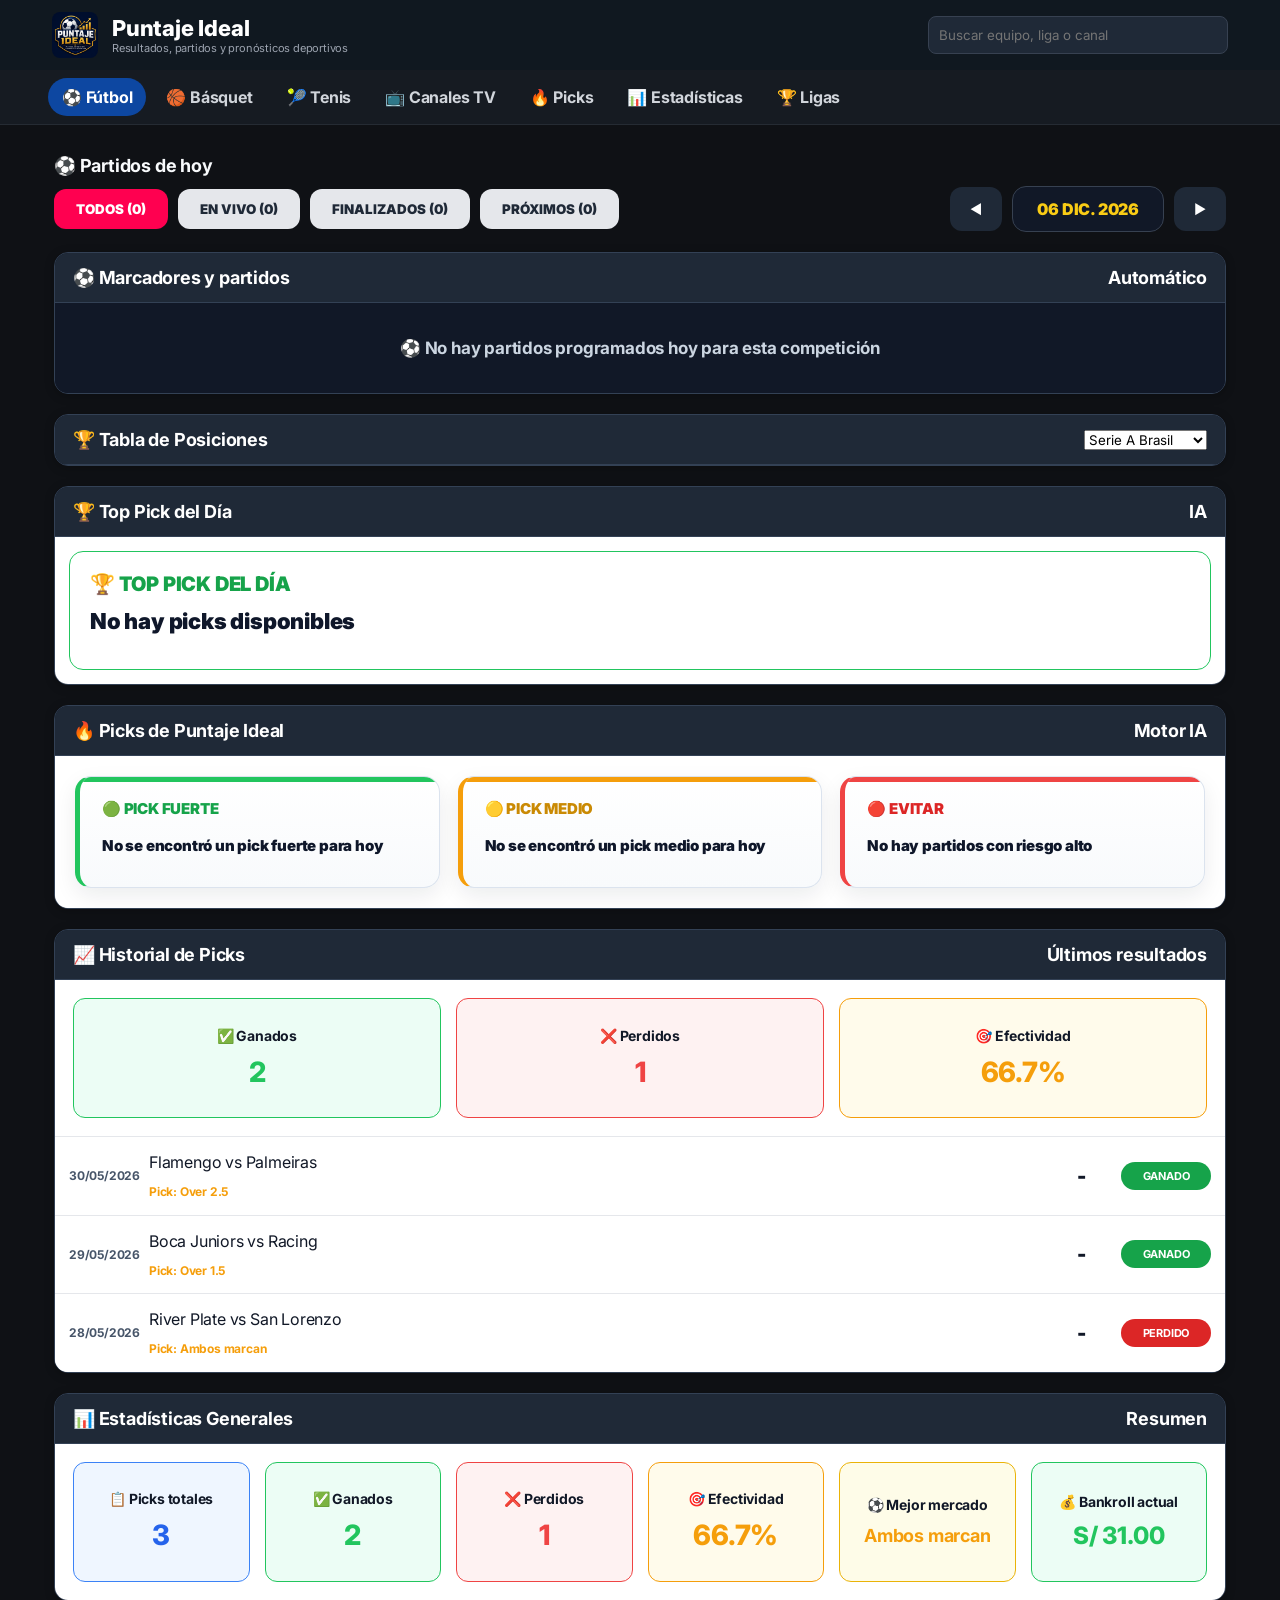
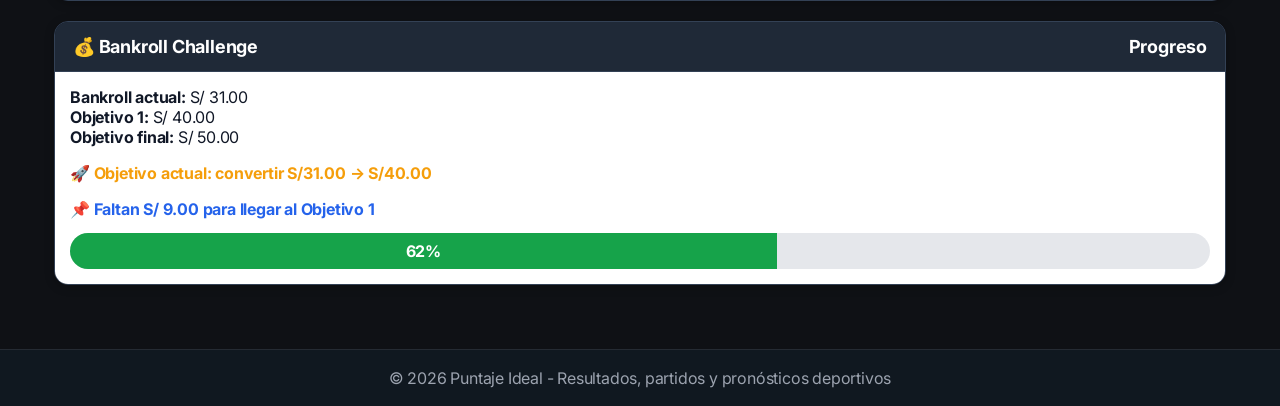
==== commit 2d2fa722: "logo" ====
--- a/index.html
+++ b/index.html
@@ -152,6 +152,7 @@
 <footer>
   © 2026 Puntaje Ideal - Resultados, partidos y pronósticos deportivos
 </footer>
+
 <script>
 let partidosGlobal = [];
 let estadoSeleccionado = "TODOS";
@@ -396,11 +397,12 @@
 }
 
 function obtenerClasePick(p){
-  const texto = (p.nivelPick || p.pickIA || p.pronostico || "").toUpperCase();
+  const texto = `${p.nivelPick || p.pickIA || p.pronostico || ""}`.toUpperCase();
 
   if(texto.includes("EVITAR")) return "pick-evitar";
   if(texto.includes("MEDIO")) return "pick-medio";
   if(texto.includes("FUERTE")) return "pick-fuerte";
+  if(texto.includes("FINALIZADO")) return "pick-medio";
 
   return "pick-medio";
 }
@@ -436,10 +438,88 @@
   setTimeout(() => alerta.remove(), 6000);
 }
 
+function normalizarNombrePais(pais){
+  const p = String(pais || "").trim();
+  const upper = p.toUpperCase();
+
+  const mapa = {
+    "US":"Estados Unidos",
+    "USA":"Estados Unidos",
+    "UNITED STATES":"Estados Unidos",
+    "ESTADOS UNIDOS":"Estados Unidos",
+    "ENGLAND":"Inglaterra",
+    "INGLATERRA":"Inglaterra",
+    "CANADA":"Canadá",
+    "CANADÁ":"Canadá",
+    "BRAZIL":"Brasil",
+    "BRASIL":"Brasil",
+    "PERU":"Perú",
+    "PERÚ":"Perú",
+    "SPAIN":"España",
+    "ESPAÑA":"España",
+    "ITALY":"Italia",
+    "ITALIA":"Italia",
+    "GERMANY":"Alemania",
+    "ALEMANIA":"Alemania",
+    "FRANCE":"Francia",
+    "FRANCIA":"Francia",
+    "FIFA":"Internacional",
+    "INTERNACIONAL":"Internacional",
+    "INTERNATIONAL":"Internacional"
+  };
+
+  return mapa[upper] || p;
+}
+
+function obtenerEmojiPais(pais){
+  const p = normalizarNombrePais(pais).toUpperCase();
+
+  const mapa = {
+    "INTERNACIONAL":"🌎",
+    "FIFA":"🌎",
+    "ESTADOS UNIDOS":"🇺🇸",
+    "INGLATERRA":"🏴",
+    "CANADÁ":"🇨🇦",
+    "BRASIL":"🇧🇷",
+    "ARGENTINA":"🇦🇷",
+    "PERÚ":"🇵🇪",
+    "ESPAÑA":"🇪🇸",
+    "ITALIA":"🇮🇹",
+    "ALEMANIA":"🇩🇪",
+    "FRANCIA":"🇫🇷",
+    "PORTUGAL":"🇵🇹",
+    "MÉXICO":"🇲🇽",
+    "COLOMBIA":"🇨🇴",
+    "CHILE":"🇨🇱",
+    "URUGUAY":"🇺🇾",
+    "PARAGUAY":"🇵🇾",
+    "BOLIVIA":"🇧🇴",
+    "ECUADOR":"🇪🇨",
+    "VENEZUELA":"🇻🇪"
+  };
+
+  return mapa[p] || "";
+}
+
 function obtenerPaisDesdeLiga(liga, paisActual = ""){
-  const texto = `${paisActual} ${liga}`.toLowerCase();
-
-  if(texto.includes("asean") || texto.includes("conmebol") || texto.includes("fifa") || texto.includes("international") || texto.includes("friendlies")){
+  const paisBase = normalizarNombrePais(paisActual);
+  const texto = `${paisBase} ${liga || ""}`.toLowerCase();
+
+  if(paisBase && paisBase !== "Liga"){
+    const banderaBase = obtenerEmojiPais(paisBase);
+    if(banderaBase){
+      return { bandera: banderaBase, pais: paisBase };
+    }
+  }
+
+  if(
+    texto.includes("asean") ||
+    texto.includes("conmebol") ||
+    texto.includes("fifa") ||
+    texto.includes("international") ||
+    texto.includes("friendlies") ||
+    texto.includes("amistoso")
+  ){
     return { bandera:"🌎", pais:"Internacional" };
   }
 
@@ -447,7 +527,12 @@
     return { bandera:"🇨🇦", pais:"Canadá" };
   }
 
-  if(texto.includes("usa") || texto.includes("united states") || texto.includes("mls") || texto.includes("usl")){
+  if(
+    texto.includes("usa") ||
+    texto.includes("united states") ||
+    texto.includes("mls") ||
+    texto.includes("usl")
+  ){
     return { bandera:"🇺🇸", pais:"Estados Unidos" };
   }
 
@@ -459,11 +544,20 @@
     return { bandera:"🇵🇪", pais:"Perú" };
   }
 
-  if(texto.includes("argentina") || texto.includes("primera nacional") || texto.includes("reserve league")){
+  if(
+    texto.includes("argentina") ||
+    texto.includes("primera nacional") ||
+    texto.includes("reserve league")
+  ){
     return { bandera:"🇦🇷", pais:"Argentina" };
   }
 
-  if(texto.includes("brasil") || texto.includes("brazil") || texto.includes("serie b") || texto.includes("paranaense")){
+  if(
+    texto.includes("brasil") ||
+    texto.includes("brazil") ||
+    texto.includes("serie b") ||
+    texto.includes("paranaense")
+  ){
     return { bandera:"🇧🇷", pais:"Brasil" };
   }
 
@@ -483,7 +577,7 @@
     return { bandera:"🇫🇷", pais:"Francia" };
   }
 
-  return { bandera:"🌍", pais: paisActual || "Liga" };
+  return { bandera:"🌍", pais: paisBase || "Liga" };
 }
 
 function mostrarPartidos(partidos){
@@ -512,41 +606,33 @@
   let html = "";
 
   Object.keys(grupos).forEach(liga => {
-   const primerPartido = grupos[liga][0] || {};
-   const infoLiga = obtenerPaisDesdeLiga(liga, primerPartido.pais || "");
-
-  html += `
-<div class="scoreline-league">
-
-  <div class="league-left">
-
-    <img
-      class="league-logo"
-      src="${primerPartido.logoLiga || 'logo.png'}"
-      alt="${liga}"
-    >
-
-    <div class="league-info">
-
-      <div class="league-name">
-        ${limpiarNombreLiga(liga)}
-      </div>
-
-      <div class="league-country">
-        <img
-          class="country-flag"
-          src="${obtenerBanderaPais(infoLiga.pais)}"
-          alt="${infoLiga.pais}"
-        >
-        <span>${infoLiga.pais}</span>
-      </div>
-
-    </div>
-
-  </div>
-
-</div>
-`;
+    const primerPartido = grupos[liga][0] || {};
+    const infoLiga = obtenerPaisDesdeLiga(liga, primerPartido.pais || "");
+
+    html += `
+      <div class="scoreline-league">
+        <div class="league-left">
+          <img
+            class="league-logo"
+            src="${primerPartido.logoLiga || "logo.png"}"
+            alt="${liga}"
+          >
+
+          <div class="league-info">
+            <div class="league-name">${limpiarNombreLiga(liga)}</div>
+
+            <div class="league-country">
+              <img
+                class="country-flag"
+                src="${obtenerBanderaPais(infoLiga.pais)}"
+                alt="${infoLiga.pais}"
+              >
+              <span>${infoLiga.pais}</span>
+            </div>
+          </div>
+        </div>
+      </div>
+    `;
 
     grupos[liga].forEach(p => {
       const tiempo =
@@ -566,7 +652,7 @@
 
           <div class="equipo-local">
             <span>${p.local}</span>
-            <img src="${p.escudoLocal || 'logo.png'}" alt="${p.local}">
+            <img src="${p.escudoLocal || "logo.png"}" alt="${p.local}">
           </div>
 
           <div class="scoreline-score">
@@ -576,7 +662,7 @@
           </div>
 
           <div class="equipo-visitante">
-            <img src="${p.escudoVisitante || 'logo.png'}" alt="${p.visitante}">
+            <img src="${p.escudoVisitante || "logo.png"}" alt="${p.visitante}">
             <span>${p.visitante}</span>
           </div>
 
@@ -596,19 +682,47 @@
 }
 
 function obtenerBanderaPais(pais){
+  const p = normalizarNombrePais(pais).toUpperCase();
 
   const banderas = {
+    "INTERNACIONAL":"https://flagcdn.com/w20/un.png",
+    "FIFA":"https://flagcdn.com/w20/un.png",
     "INGLATERRA":"https://flagcdn.com/w20/gb.png",
+    "ENGLAND":"https://flagcdn.com/w20/gb.png",
     "ESTADOS UNIDOS":"https://flagcdn.com/w20/us.png",
+    "UNITED STATES":"https://flagcdn.com/w20/us.png",
+    "US":"https://flagcdn.com/w20/us.png",
+    "USA":"https://flagcdn.com/w20/us.png",
     "CANADÁ":"https://flagcdn.com/w20/ca.png",
+    "CANADA":"https://flagcdn.com/w20/ca.png",
     "BRASIL":"https://flagcdn.com/w20/br.png",
+    "BRAZIL":"https://flagcdn.com/w20/br.png",
     "ARGENTINA":"https://flagcdn.com/w20/ar.png",
     "PERÚ":"https://flagcdn.com/w20/pe.png",
+    "PERU":"https://flagcdn.com/w20/pe.png",
     "ESPAÑA":"https://flagcdn.com/w20/es.png",
-    "FIFA":"https://flagcdn.com/w20/un.png"
+    "SPAIN":"https://flagcdn.com/w20/es.png",
+    "ITALIA":"https://flagcdn.com/w20/it.png",
+    "ITALY":"https://flagcdn.com/w20/it.png",
+    "ALEMANIA":"https://flagcdn.com/w20/de.png",
+    "GERMANY":"https://flagcdn.com/w20/de.png",
+    "FRANCIA":"https://flagcdn.com/w20/fr.png",
+    "FRANCE":"https://flagcdn.com/w20/fr.png",
+    "PORTUGAL":"https://flagcdn.com/w20/pt.png",
+    "PAÍSES BAJOS":"https://flagcdn.com/w20/nl.png",
+    "NETHERLANDS":"https://flagcdn.com/w20/nl.png",
+    "MÉXICO":"https://flagcdn.com/w20/mx.png",
+    "MEXICO":"https://flagcdn.com/w20/mx.png",
+    "COLOMBIA":"https://flagcdn.com/w20/co.png",
+    "CHILE":"https://flagcdn.com/w20/cl.png",
+    "URUGUAY":"https://flagcdn.com/w20/uy.png",
+    "PARAGUAY":"https://flagcdn.com/w20/py.png",
+    "BOLIVIA":"https://flagcdn.com/w20/bo.png",
+    "ECUADOR":"https://flagcdn.com/w20/ec.png",
+    "VENEZUELA":"https://flagcdn.com/w20/ve.png"
   };
 
-  return banderas[pais] || "https://flagcdn.com/w20/un.png";
+  return banderas[p] || "https://flagcdn.com/w20/un.png";
 }
 
 function aplicarFiltros(){
@@ -1135,5 +1249,6 @@
 </script>
 
 
+
 </body>
 </html>
--- a/css/styles.css
+++ b/css/styles.css
@@ -11,7 +11,9 @@
   letter-spacing:-0.2px;
 }
 
-/* HEADER */
+/* ==========================
+   HEADER
+========================== */
 header{
   background:#101820;
   border-bottom:1px solid #252b33;
@@ -28,6 +30,8 @@
 
 .logo-img{
   width:46px;
+  height:46px;
+  object-fit:contain;
   border-radius:8px;
 }
 
@@ -55,7 +59,9 @@
   padding:10px;
 }
 
-/* MENU */
+/* ==========================
+   MENU
+========================== */
 nav{
   background:#161b22;
 }
@@ -84,7 +90,9 @@
   color:white;
 }
 
-/* CONTENEDOR */
+/* ==========================
+   CONTENEDOR
+========================== */
 .container{
   max-width:1200px;
   margin:auto;
@@ -94,9 +102,12 @@
 .section-title{
   font-size:18px;
   margin:16px 0 10px;
-}
-
-/* FILTROS */
+  color:#f8fafc;
+}
+
+/* ==========================
+   FILTROS Y FECHA
+========================== */
 .barra-filtros{
   display:flex;
   justify-content:space-between;
@@ -127,7 +138,6 @@
   color:white;
 }
 
-/* SELECTOR FECHA */
 .selector-fecha{
   display:flex;
   align-items:center;
@@ -153,7 +163,9 @@
   font-weight:900;
 }
 
-/* TARJETAS GENERALES */
+/* ==========================
+   TARJETAS GENERALES
+========================== */
 .section-card,
 .league-card{
   background:#111827;
@@ -186,53 +198,104 @@
   padding:0;
 }
 
-/* PARTIDOS */
+/* ==========================
+   MARCADORES Y LIGAS
+========================== */
 #partidos-json{
-  background:#fff;
+  background:#ffffff;
 }
 
 .scoreline-league{
-  background:linear-gradient(90deg,#002b36,#012b38);
+  background:#003842;
   color:#ffffff;
-  font-weight:800;
-  padding:12px 14px;
   display:flex;
   justify-content:space-between;
   align-items:center;
-  border-top:1px solid #0f4c5c;
-  border-bottom:1px solid #0f4c5c;
-  font-size:15px;
-}
-
-.scoreline-league .league-left{
-  display:flex;
-  align-items:center;
-  gap:8px;
-}
-
-.scoreline-league .league-country{
-  color:#cbd5e1;
+  padding:9px 12px;
+  border-top:1px solid #0f6472;
+  border-bottom:1px solid #0f6472;
+  min-height:46px;
+}
+
+.league-left{
+  display:flex;
+  align-items:center;
+  gap:10px;
+  min-width:0;
+}
+
+.league-logo{
+  width:24px;
+  height:24px;
+  object-fit:contain;
+  border-radius:50%;
+  flex-shrink:0;
+}
+
+.league-info{
+  display:flex;
+  flex-direction:column;
+  justify-content:center;
+  min-width:0;
+  line-height:1.15;
+}
+
+.league-name{
+  color:#ffffff;
+  font-size:14px;
+  font-weight:900;
+  white-space:nowrap;
+  overflow:hidden;
+  text-overflow:ellipsis;
+}
+
+.league-country{
+  display:flex;
+  align-items:center;
+  gap:5px;
+  color:#b8c2cc;
+  font-size:11px;
   font-weight:700;
-}
-
-.scoreline-league .league-name{
+  margin-top:2px;
+}
+
+.country-flag{
+  width:16px;
+  height:11px;
+  object-fit:cover;
+  border-radius:2px;
+  flex-shrink:0;
+}
+
+.scoreline-table-link{
   color:#ffffff;
-  font-weight:900;
-}
-
-.scoreline-league .league-pin{
-  color:#94a3b8;
+  font-size:12px;
+  font-weight:900;
+  white-space:nowrap;
+}
+
+.scoreline-match{
+  background:#ffffff;
+  color:#111827;
+  display:grid;
+  grid-template-columns:35px 55px minmax(120px,1fr) 80px minmax(120px,1fr) 115px;
+  align-items:center;
+  gap:10px;
+  padding:8px 12px;
+  border-bottom:1px solid #e5e7eb;
+  min-height:44px;
 }
 
 .scoreline-star{
   color:#94a3b8;
-  font-size:20px;
   text-align:center;
+  font-size:18px;
 }
 
 .scoreline-time{
-  color:#475569;
-  font-weight:700;
+  color:#ff0050;
+  font-size:12px;
+  font-weight:900;
   text-align:center;
 }
 
@@ -240,39 +303,71 @@
   color:#ff0050;
 }
 
-.scoreline-teams{
-  display:flex;
-  flex-direction:column;
+.equipo-local,
+.equipo-visitante{
+  display:flex;
+  align-items:center;
+  gap:7px;
+  font-size:12px;
+  font-weight:900;
+  color:#111827;
+  min-width:0;
+}
+
+.equipo-local{
+  justify-content:flex-end;
+  text-align:right;
+}
+
+.equipo-visitante{
+  justify-content:flex-start;
+  text-align:left;
+}
+
+.equipo-local span,
+.equipo-visitante span{
+  color:#111827;
+  opacity:1;
+  display:block;
+  white-space:nowrap;
+  overflow:hidden;
+  text-overflow:ellipsis;
+}
+
+.equipo-local img,
+.equipo-visitante img{
+  width:22px;
+  height:22px;
+  object-fit:contain;
+  flex-shrink:0;
+}
+
+.scoreline-score{
+  display:flex;
+  justify-content:center;
+  align-items:center;
   gap:6px;
-}
-
-.scoreline-team-line{
-  display:grid;
-  grid-template-columns:22px 1fr 30px;
+  color:#111827;
+  font-size:18px;
+  font-weight:900;
+  white-space:nowrap;
+}
+
+.scoreline-score strong,
+.scoreline-score span{
+  color:#111827;
+  font-size:18px;
+  font-weight:900;
+  display:inline-block;
+}
+
+.scoreline-extra{
+  display:flex;
+  justify-content:flex-end;
   align-items:center;
   gap:8px;
-  font-weight:600;
-}
-
-.scoreline-team-line img{
-  width:20px !important;
-  height:20px !important;
-  object-fit:contain;
-}
-
-.team-goal{
-  text-align:center;
-  font-weight:800;
-  color:#111827;
-}
-
-.scoreline-extra{
   color:#9ca3af;
   font-size:12px;
-  display:flex;
-  justify-content:flex-end;
-  align-items:center;
-  gap:8px;
 }
 
 .red-card{
@@ -284,13 +379,16 @@
   font-weight:900;
 }
 
-/* BADGE PICK EN PARTIDOS */
+/* ==========================
+   BADGES PICKS EN PARTIDOS
+========================== */
 .pick-ia{
   padding:4px 8px;
   border-radius:8px;
-  font-size:11px;
+  font-size:10px;
   font-weight:900;
   white-space:nowrap;
+  color:white;
 }
 
 .pick-fuerte{
@@ -308,17 +406,18 @@
   color:white;
 }
 
-/* SIN PARTIDOS */
 .sin-partidos{
   padding:35px;
   text-align:center;
-  color:#9ca3af;
+  color:#cbd5e1;
   font-size:17px;
   font-weight:bold;
   background:#111827;
 }
 
-/* TABLA */
+/* ==========================
+   TABLA DE POSICIONES
+========================== */
 .tabla-flash{
   width:100%;
   background:white;
@@ -369,8 +468,8 @@
 }
 
 .tabla-equipo img{
-  width:22px !important;
-  height:22px !important;
+  width:22px;
+  height:22px;
   object-fit:contain;
 }
 
@@ -378,80 +477,81 @@
   font-weight:900;
 }
 
-/* PICKS DE PUNTAJE IDEAL */
-.picks{
+/* ==========================
+   TOP PICK DEL DÍA
+========================== */
+#top-pick-dia{
+  background:#ffffff;
+  color:#111827;
+  padding:14px;
+}
+
+.top-pick-card{
+  background:#ffffff;
+  border-radius:14px;
   padding:20px;
+  color:#111827;
+  border:1px solid #22c55e;
+}
+
+.top-pick-card,
+.top-pick-card *{
+  color:#111827;
+  opacity:1;
+}
+
+.top-pick-header{
+  color:#16a34a;
+  font-size:20px;
+  font-weight:900;
+  margin-bottom:12px;
+}
+
+.top-pick-match{
+  color:#0f172a;
+  font-size:22px;
+  font-weight:900;
+  margin-bottom:15px;
+}
+
+.top-pick-data{
+  color:#111827;
+  line-height:1.8;
+  font-size:14px;
+}
+
+.top-pick-data p,
+.top-pick-data strong{
+  color:#111827;
+  font-weight:800;
+}
+
+/* ==========================
+   PICKS DE PUNTAJE IDEAL
+========================== */
+.picks,
+.picks-grid{
   display:grid;
   grid-template-columns:repeat(auto-fit,minmax(280px,1fr));
   gap:18px;
+  padding:20px;
   background:#ffffff;
-}
-
-/* TARJETA INTERNA PREMIUM */
+  border-radius:0 0 14px 14px;
+}
 
 .pick-card{
-  background:#ffffff;
+  position:relative;
+  background:linear-gradient(180deg,#ffffff,#f8fafc);
+  border:1px solid #dbe3ee;
   border-radius:16px;
-  padding:18px;
-  margin-top:10px;
-  box-shadow:0 4px 12px rgba(0,0,0,.08);
-  transition:.3s;
-}
-
-.pick-card:hover{
-  transform:translateY(-2px);
-}
-
-/* PICK FUERTE */
-.pick-card.fuerte{
-  border:2px solid #22c55e;
-  border-top:5px solid #22c55e;
-}
-
-/* PICK MEDIO */
-.pick-card.medio{
-  border:2px solid #f59e0b;
-  border-top:5px solid #f59e0b;
-}
-
-/* EVITAR */
-.pick-card.evitar{
-  border:2px solid #ef4444;
-  border-top:5px solid #ef4444;
-}
-
-.pick-card .pick-nivel{
-  font-weight:900;
-  margin-bottom:10px;
-}
-
-.pick-card.fuerte .pick-nivel{
-  color:#16a34a;
-}
-
-.pick-card.medio .pick-nivel{
-  color:#ca8a04;
-}
-
-.pick-card.evitar .pick-nivel{
-  color:#dc2626;
-}
-
-.pick-partido{
-  font-size:18px;
-  font-weight:800;
-  color:#0f172a;
-  margin:10px 0;
-}
-
-.pick-info{
-  color:#334155;
-  line-height:1.8;
-}
-
-.pick-confianza{
-  margin-top:12px;
-  font-weight:800;
+  padding:22px;
+  color:#111827;
+  box-shadow:0 8px 22px rgba(15,23,42,.08);
+  overflow:hidden;
+  min-height:110px;
+  display:flex;
+  flex-direction:column;
+  justify-content:center;
 }
 
 .pick-card::before{
@@ -464,33 +564,9 @@
   background:#dbe3ee;
 }
 
-.pick-card.fuerte::before{
-  background:#22c55e;
-}
-
-.pick-card.medio::before{
-  background:#f59e0b;
-}
-
-.pick-card.evitar::before{
-  background:#ef4444;
-}
-
-.pick-card.fuerte{
-  border-left:5px solid #22c55e;
-}
-
-.pick-card.medio{
-  border-left:5px solid #f59e0b;
-}
-
-.pick-card.evitar{
-  border-left:5px solid #ef4444;
-}
-
-.pick-card.activo{
-  transform:translateY(-2px);
-  box-shadow:0 4px 16px rgba(15,23,42,.12);
+.pick-card *{
+  color:#111827;
+  opacity:1;
 }
 
 .pick-card h3{
@@ -503,18 +579,40 @@
   gap:6px;
 }
 
-.pick-card p{
-  color:#475569;
+.pick-card p,
+.pick-card small{
+  color:#334155;
   font-size:15px;
   line-height:1.5;
   margin-bottom:18px;
 }
 
-.pick-card strong,
-.pick-card span,
-.pick-card small,
-.pick-card div{
-  opacity:1;
+.pick-card strong{
+  color:#020617;
+}
+
+.pick-card.fuerte{
+  border-left:5px solid #22c55e;
+}
+
+.pick-card.medio{
+  border-left:5px solid #f59e0b;
+}
+
+.pick-card.evitar{
+  border-left:5px solid #ef4444;
+}
+
+.pick-card.fuerte::before{
+  background:#22c55e;
+}
+
+.pick-card.medio::before{
+  background:#f59e0b;
+}
+
+.pick-card.evitar::before{
+  background:#ef4444;
 }
 
 .pick-nivel{
@@ -561,7 +659,6 @@
   color:#2563eb;
 }
 
-/* BARRA CONFIANZA */
 .confianza-bar{
   width:100%;
   height:10px;
@@ -588,26 +685,9 @@
   background:#ef4444;
 }
 
-/* BADGES */
-.badge{
-  display:inline-block;
-  padding:7px 14px;
-  border-radius:999px;
-  font-size:12px;
-  font-weight:900;
-  background:#0d47a1;
-  color:white;
-}
-
-.badge.gold{
-  background:#f59e0b;
-}
-
-.badge.red{
-  background:#ef4444;
-}
-
-/* ESTADÍSTICAS */
+/* ==========================
+   ESTADÍSTICAS
+========================== */
 .stats-grid{
   display:grid;
   grid-template-columns:repeat(auto-fit,minmax(170px,1fr));
@@ -701,7 +781,9 @@
   font-size:24px;
 }
 
-/* HISTORIAL */
+/* ==========================
+   HISTORIAL / MATCH LEGACY
+========================== */
 #estadisticas-historial,
 #historial-picks,
 #estadisticas-generales,
@@ -784,7 +866,9 @@
   font-weight:bold;
 }
 
-/* ALERTA GOL */
+/* ==========================
+   ALERTA GOL
+========================== */
 .gol-alerta{
   position:fixed;
   top:20px;
@@ -798,7 +882,30 @@
   box-shadow:0 10px 30px rgba(0,0,0,.35);
 }
 
-/* FOOTER */
+/* ==========================
+   BADGES
+========================== */
+.badge{
+  display:inline-block;
+  padding:7px 14px;
+  border-radius:999px;
+  font-size:12px;
+  font-weight:900;
+  background:#0d47a1;
+  color:white;
+}
+
+.badge.gold{
+  background:#f59e0b;
+}
+
+.badge.red{
+  background:#ef4444;
+}
+
+/* ==========================
+   FOOTER
+========================== */
 footer{
   margin-top:30px;
   background:#101820;
@@ -808,7 +915,9 @@
   padding:18px;
 }
 
-/* RESPONSIVE */
+/* ==========================
+   RESPONSIVE
+========================== */
 @media(max-width:768px){
   .topbar{
     flex-wrap:wrap;
@@ -837,8 +946,37 @@
     font-size:12px;
   }
 
+  .scoreline-match{
+    grid-template-columns:25px 48px 1fr 58px 1fr 88px;
+    gap:6px;
+    padding:8px;
+  }
+
+  .equipo-local,
+  .equipo-visitante{
+    font-size:10px;
+    gap:5px;
+  }
+
+  .equipo-local img,
+  .equipo-visitante img{
+    width:18px;
+    height:18px;
+  }
+
+  .scoreline-score,
+  .scoreline-score strong,
+  .scoreline-score span{
+    font-size:15px;
+  }
+
   .scoreline-extra{
-    font-size:11px;
+    font-size:10px;
+  }
+
+  .pick-ia{
+    font-size:9px;
+    padding:3px 6px;
   }
 
   .tabla-header,
@@ -848,8 +986,8 @@
   }
 
   .tabla-equipo img{
-    width:18px !important;
-    height:18px !important;
+    width:18px;
+    height:18px;
   }
 
   .match{
@@ -866,269 +1004,3 @@
     font-size:16px;
   }
 }
-
-
-/* ==========================
-   TOP PICK DEL DIA
-========================== */
-
-#top-pick-dia,
-#topPickDia,
-.top-pick-dia,
-.top-pick-body{
-  background:#ffffff !important;
-  color:#111827 !important;
-}
-
-#top-pick-dia,
-#topPickDia,
-.top-pick-dia{
-  padding:15px;
-}
-
-.top-pick-card{
-  background:#ffffff !important;
-  border:1px solid #22c55e;
-  border-radius:14px;
-  padding:20px;
-  color:#111827 !important;
-  box-shadow:0 8px 22px rgba(15,23,42,.08);
-}
-
-.top-pick-card *,
-.top-pick-body *,
-#topPickDia *,
-.top-pick-dia *{
-  color:#111827 !important;
-  opacity:1 !important;
-}
-
-.top-pick-header,
-.top-pick-card .titulo,
-.top-pick-body .titulo,
-#topPickDia .titulo{
-  color:#16a34a !important;
-  font-size:20px;
-  font-weight:900;
-  margin-bottom:12px;
-}
-
-.top-pick-match{
-  color:#0f172a !important;
-  font-size:22px;
-  font-weight:900;
-  margin-bottom:15px;
-}
-
-.top-pick-data{
-  color:#111827 !important;
-  line-height:1.8;
-  font-size:14px;
-}
-
-.top-pick-data p,
-.top-pick-data strong{
-  color:#111827 !important;
-  font-weight:800;
-}
-
-/* ==========================
-   FIX FINAL PICKS PUNTAJE IDEAL
-========================== */
-
-.picks,
-.picks-grid{
-  display:grid !important;
-  grid-template-columns:repeat(auto-fit,minmax(280px,1fr));
-  gap:18px;
-  padding:20px;
-  background:#ffffff;
-  border-radius:0 0 14px 14px;
-}
-
-.pick-card{
-  position:relative;
-  background:linear-gradient(180deg,#ffffff,#f8fafc) !important;
-  border:1px solid #dbe3ee !important;
-  border-radius:16px !important;
-  padding:22px !important;
-  color:#111827 !important;
-  box-shadow:0 8px 22px rgba(15,23,42,.08) !important;
-  overflow:hidden;
-      min-height:110px;
-    display:flex;
-    flex-direction:column;
-    justify-content:center;
-}
-
-.pick-card *{
-  color:#111827 !important;
-  opacity:1 !important;
-}
-
-.pick-card h3{
-  color:#0f172a !important;
-  font-weight:900 !important;
-}
-
-.pick-card strong{
-  color:#020617 !important;
-}
-
-.pick-card p,
-.pick-card small{
-  color:#334155 !important;
-}
-
-.pick-card.fuerte{
-  border-left:5px solid #22c55e !important;
-}
-
-.pick-card.medio{
-  border-left:5px solid #f59e0b !important;
-}
-
-.pick-card.evitar{
-  border-left:5px solid #ef4444 !important;
-}
-
-.pick-card.fuerte::before{
-  background:#22c55e !important;
-}
-
-.pick-card.medio::before{
-  background:#f59e0b !important;
-}
-
-.pick-card.evitar::before{
-  background:#ef4444 !important;
-}
-/* MARCADOR CENTRADO LIMPIO */
-
-.scoreline-match{
-  background:#ffffff !important;
-  display:grid !important;
-  grid-template-columns:35px 55px 1fr 80px 1fr 120px !important;
-  align-items:center !important;
-  gap:10px !important;
-  padding:8px 12px !important;
-  border-bottom:1px solid #e5e7eb !important;
-  min-height:44px !important;
-}
-
-.scoreline-star{
-  color:#94a3b8 !important;
-  text-align:center !important;
-}
-
-.scoreline-time{
-  color:#ff0050 !important;
-  font-size:12px !important;
-  font-weight:900 !important;
-  text-align:center !important;
-}
-
-.equipo-local,
-.equipo-visitante{
-  display:flex !important;
-  align-items:center !important;
-  gap:7px !important;
-  font-size:12px !important;
-  font-weight:900 !important;
-}
-
-.equipo-local{
-  justify-content:flex-end !important;
-}
-
-.equipo-visitante{
-  justify-content:flex-start !important;
-}
-
-.equipo-local span,
-.equipo-visitante span{
-  color:#111827 !important;
-  opacity:1 !important;
-  display:block !important;
-}
-
-.equipo-local img,
-.equipo-visitante img{
-  width:22px !important;
-  height:22px !important;
-  object-fit:contain !important;
-}
-
-.scoreline-score{
-  display:flex !important;
-  justify-content:center !important;
-  align-items:center !important;
-  gap:6px !important;
-  color:#111827 !important;
-  font-size:18px !important;
-  font-weight:900 !important;
-}
-
-.scoreline-score strong,
-.scoreline-score span{
-  color:#111827 !important;
-  font-size:18px !important;
-  font-weight:900 !important;
-  display:inline-block !important;
-}
-
-.scoreline-extra{
-  display:flex !important;
-  justify-content:flex-end !important;
-  align-items:center !important;
-}
-.country-badge{
-  display:inline-flex;
-  align-items:center;
-  justify-content:center;
-  width:18px;
-  height:18px;
-  border-radius:50%;
-  background:#ffffff;
-  font-size:13px;
-  line-height:1;
-  margin-right:5px;
-  overflow:hidden;
-}
-.league-left{
-  display:flex;
-  align-items:center;
-  gap:10px;
-}
-
-.league-logo{
-  width:22px;
-  height:22px;
-  object-fit:contain;
-}
-
-.league-info{
-  display:flex;
-  flex-direction:column;
-}
-
-.league-name{
-  font-size:15px;
-  font-weight:700;
-  color:#fff;
-}
-
-.league-country{
-  display:flex;
-  align-items:center;
-  gap:5px;
-  font-size:12px;
-  color:#b8c2cc;
-}
-
-.country-flag{
-  width:16px;
-  height:11px;
-  object-fit:cover;
-  border-radius:2px;
-}
